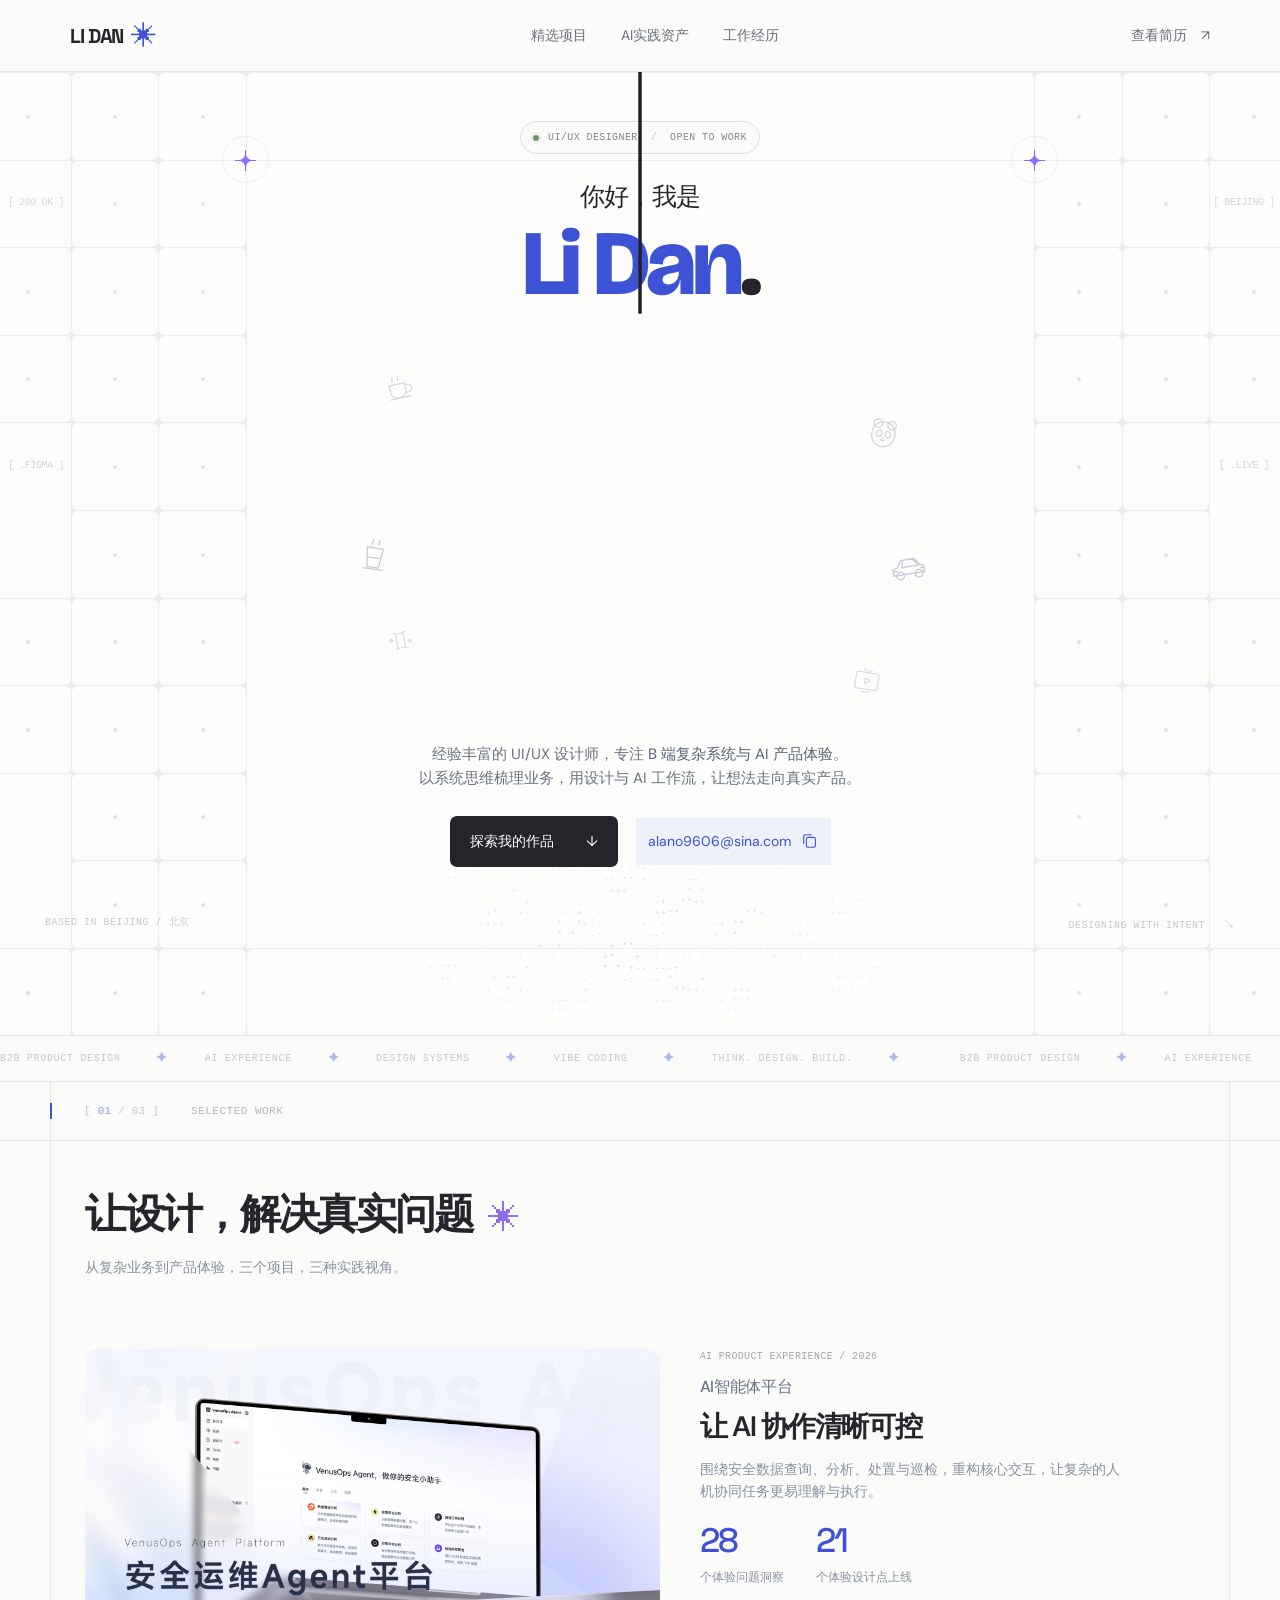
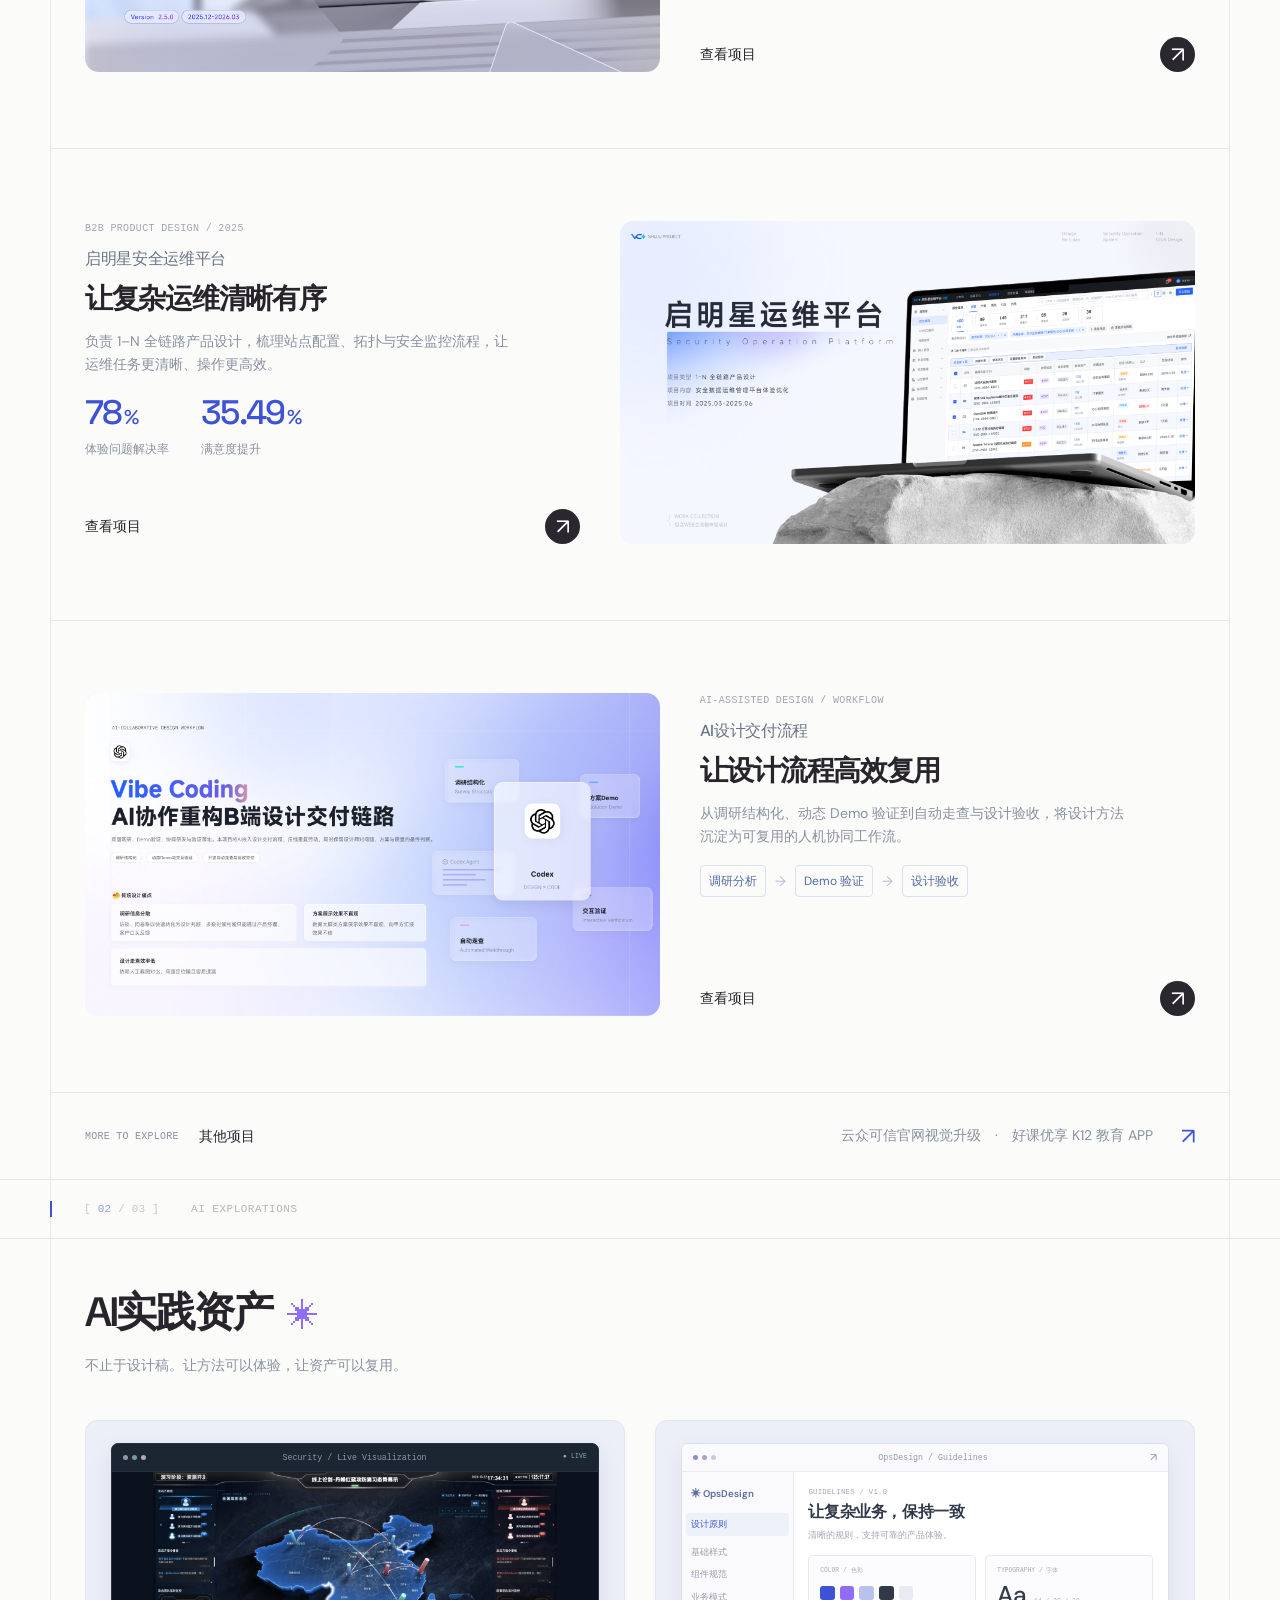
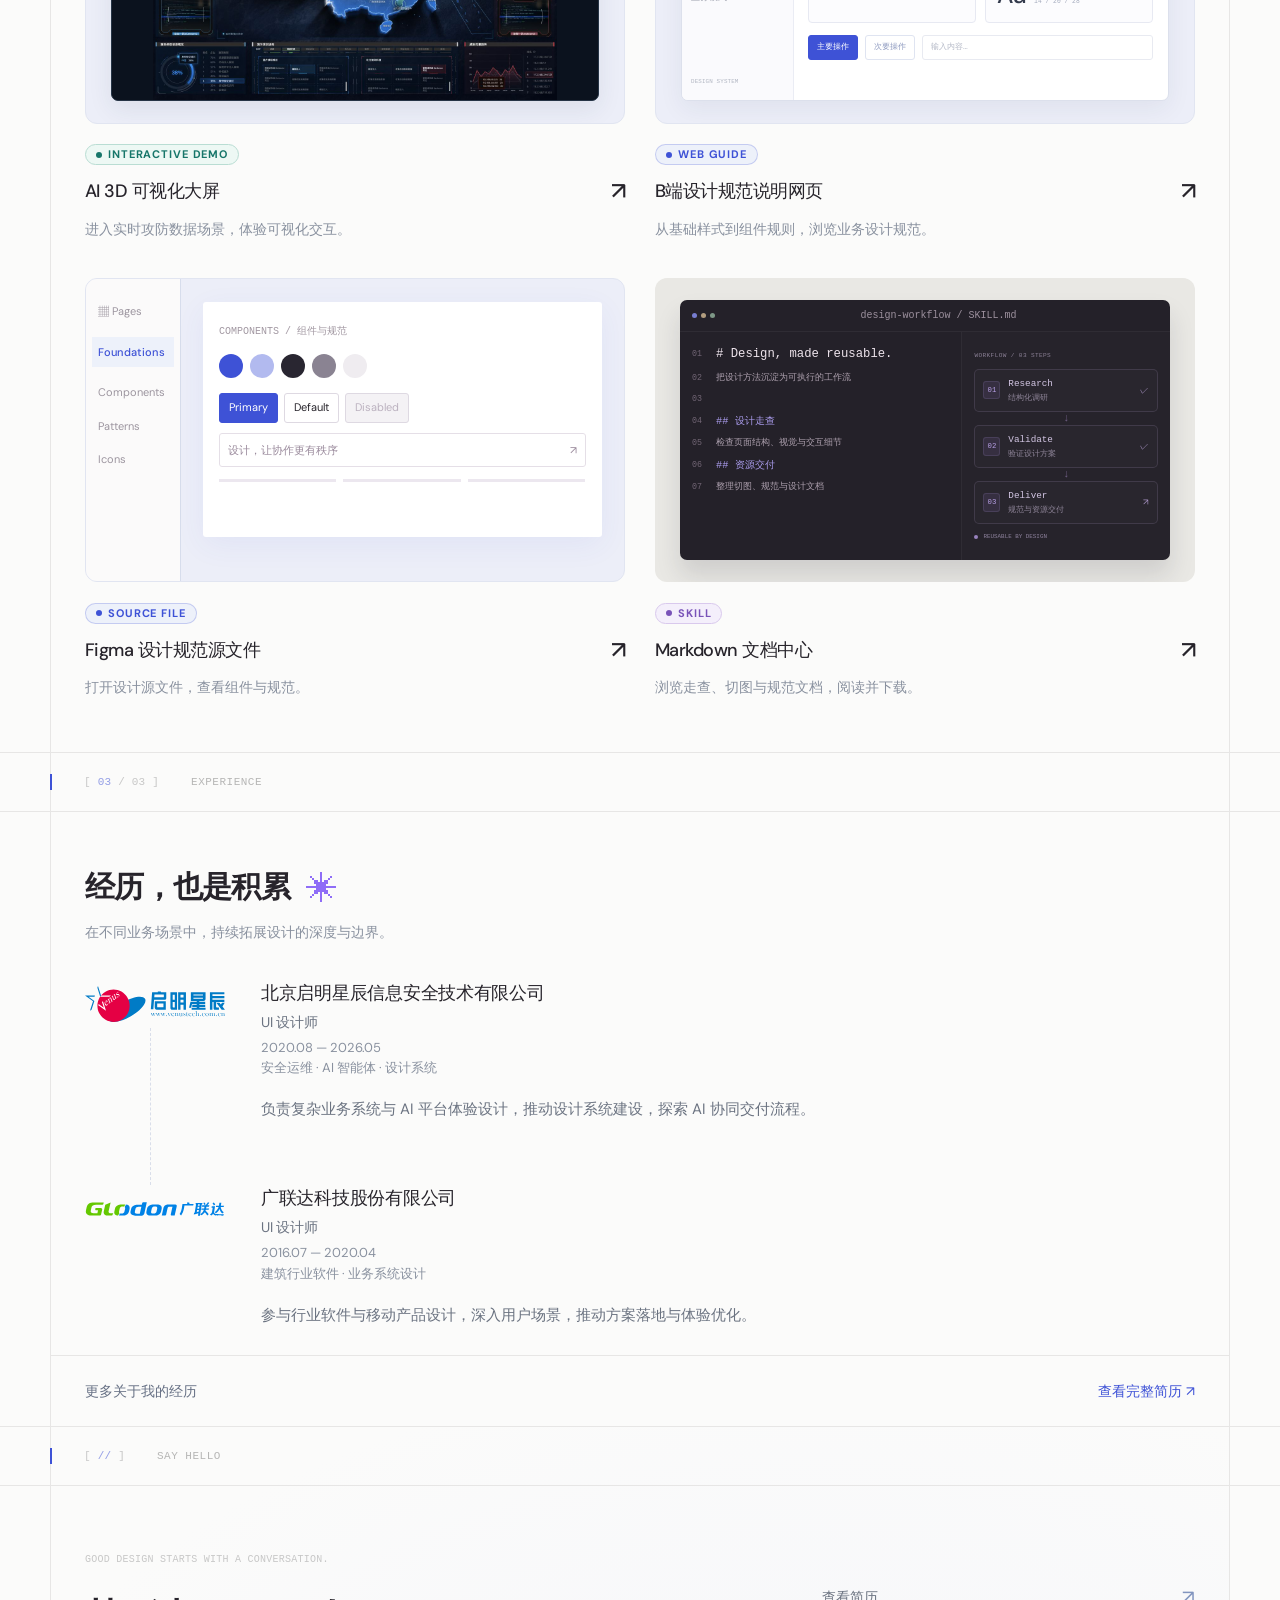
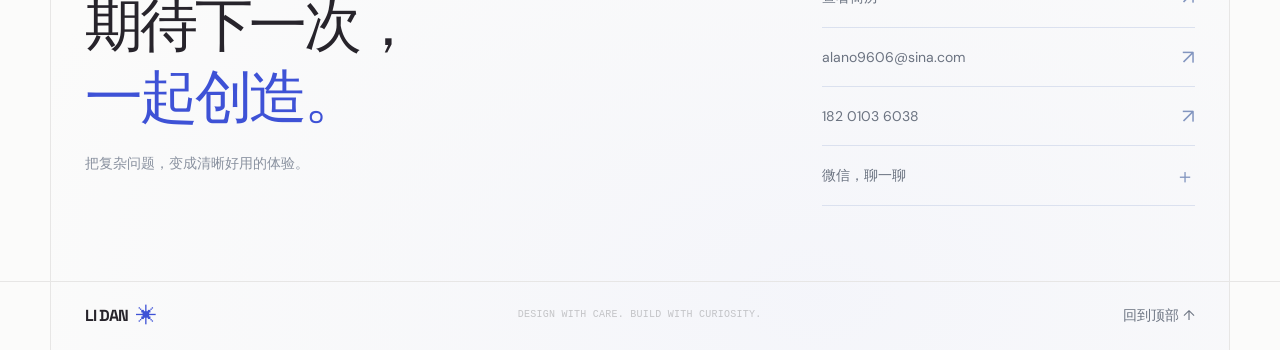
==== index.html @ b2602d44 "Publish complete Li Dan portfolio website" ====
<!doctype html>
<html lang="zh-CN">
<head>
  <meta charset="utf-8" />
  <meta name="viewport" content="width=device-width, initial-scale=1" />
  <meta name="theme-color" content="#fbfbfa" />
  <meta name="description" content="Li Dan，经验丰富的 UI/UX 设计师。专注 B 端复杂系统与 AI 产品体验，探索设计、技术与真实业务之间的连接。" />
  <title>Li Dan — UI/UX Designer</title>
  <link rel="icon" href="./assets/favicon.svg?v=3" type="image/svg+xml" />
  <link rel="stylesheet" href="./styles.css?v=7" />
  <link rel="stylesheet" href="./hero-background.css?v=19" />
  <link rel="stylesheet" href="./lanyard-widget.css?v=26" />
  <link rel="stylesheet" href="./section-refinement.css?v=6" />
  <link rel="stylesheet" href="./readability.css?v=18" />
  <link rel="stylesheet" href="./custom-cursor.css?v=19" />
</head>
<body>
  <a class="skip-link" href="#work">跳至精选项目</a>
  <header class="header">
    <a class="brand" href="#top" aria-label="Li Dan 首页">LI DAN<span class="brand-star">✳</span></a>
    <nav aria-label="主导航">
      <a href="#work">精选项目</a><a href="#assets">AI实践资产</a><a href="#experience">工作经历</a>
    </nav>
    <a class="resume-link" href="./detail.html?view=resume" target="_blank" rel="noopener">查看简历 <span>↗</span></a>
  </header>

  <main>
    <section class="hero" id="top" aria-labelledby="hero-title">
      <div class="hero-blueprint" aria-hidden="true"></div>
      <div class="hero-chrome" aria-hidden="true">
        <svg class="hero-cross cross-left" viewBox="0 0 47 47"><circle cx="23.5" cy="23.5" r="23"/><path d="M24 14v4c0 3.3 2.7 6 6 6h4v1h-4c-3.3 0-6 2.7-6 6v4h-1v-4c0-3.3-2.7-6-6-6h-4v-1h4c3.3 0 6-2.7 6-6v-4z"/></svg>
        <svg class="hero-cross cross-right" viewBox="0 0 47 47"><circle cx="23.5" cy="23.5" r="23"/><path d="M24 14v4c0 3.3 2.7 6 6 6h4v1h-4c-3.3 0-6 2.7-6 6v4h-1v-4c0-3.3-2.7-6-6-6h-4v-1h4c3.3 0 6-2.7 6-6v-4z"/></svg>
        <span class="hero-corner-tag tag-status">[ 200 OK ]</span>
        <span class="hero-corner-tag tag-place">[ BEIJING ]</span>
        <span class="hero-corner-tag tag-figma">[ .FIGMA ]</span>
        <span class="hero-corner-tag tag-live">[ .LIVE ]</span>
      </div>
      <canvas class="hero-ascii" aria-hidden="true"></canvas>
      <div class="hero-content">
        <div class="role-pill"><span class="status-dot"></span> UI/UX DESIGNER <span class="pill-divider">/</span> OPEN TO WORK</div>
        <h1 id="hero-title"><span>你好，我是</span><strong>Li Dan<span class="name-period">.</span></strong></h1>
        <div class="badge-stage" data-badge-state="loading">
          <div class="hero-doodles" aria-hidden="true">
            <svg class="hero-doodle doodle-coffee" viewBox="0 0 48 48"><path d="M12 20h22v10a9 9 0 0 1-9 9h-4a9 9 0 0 1-9-9zM34 23h3a5.5 5.5 0 0 1 0 11h-4M18 15c-2-2 2-3.5 0-6M26 15c-2-2 2-3.5 0-6M10 40h29"/></svg>
            <svg class="hero-doodle doodle-chai" viewBox="0 0 48 48"><path d="M14 16h20l-3 24H17zM15.5 28h17M12 42h24M20 12c-2-2 2-3.5 0-6M28 12c-2-2 2-3.5 0-6"/></svg>
            <svg class="hero-doodle doodle-panda" viewBox="0 0 48 48"><circle cx="15" cy="12" r="5.5"/><circle cx="33" cy="12" r="5.5"/><path d="M39 25c0 10-6.7 16-15 16S9 35 9 25 15.7 9 24 9s15 6 15 16zM15 24c1-3 4-5 6-3s1 6-1.5 7.5S14 27 15 24zM33 24c-1-3-4-5-6-3s-1 6 1.5 7.5S34 27 33 24zM21.5 32.5q2.5 2 5 0M24 29.5v2"/></svg>
            <svg class="hero-doodle doodle-car" viewBox="0 0 52 48"><path d="M8 31v-7l5.5-2 5-8h16l6 8 4.5 2v7M8 31h37M18.5 22.5h21M21 15l-2 7.5M33 15l5.5 7.5M8 26h5M41 26h4"/><circle cx="16" cy="32" r="4.5"/><circle cx="38" cy="32" r="4.5"/></svg>
            <svg class="hero-doodle doodle-tv" viewBox="0 0 48 48"><rect x="7" y="13" width="34" height="25" rx="3"/><path d="m18 8 6 5 6-5M18 42h12M21 21l8 4.5-8 4.5z"/></svg>
            <svg class="hero-doodle doodle-gemini" viewBox="0 0 48 48"><path d="M14 10q10 5 20 0M14 38q10-5 20 0M17.5 12v24M30.5 12v24M9 18l1 2.5 2.5 1-2.5 1L9 25l-1-2.5-2.5-1 2.5-1zM39 24l1 2 2 1-2 1-1 2-1-2-2-1 2-1z"/></svg>
          </div>
          <div class="badge-fallback" hidden><button class="fallback-card" aria-label="翻转工牌查看微信二维码"><img src="./assets/card-front.svg?v=18" alt="Li Dan 设计师工牌正面" /></button></div>
          <div id="lanyard-root" aria-label="可拖动和点击翻面的设计师工牌"></div>
        </div>
        <p class="hero-description">经验丰富的 UI/UX 设计师，专注 <b>B 端复杂系统与 AI 产品体验</b>。<br class="desktop-break" />以系统思维梳理业务，用设计与 AI 工作流，让想法走向真实产品。</p>
        <div class="hero-actions"><a class="button-dark" href="#work">探索我的作品 <span>↓</span></a><button class="email-copy" type="button" data-copy="alano9606@sina.com">alano9606@sina.com <svg viewBox="0 0 20 20" aria-hidden="true"><rect x="6" y="6" width="10" height="11" rx="2"/><path d="M12 3H5a2 2 0 0 0-2 2v8"/></svg></button></div>
      </div>
      <div class="hero-caption"><span>BASED IN BEIJING / 北京</span><span>DESIGNING WITH INTENT <span>↘</span></span></div>
    </section>

    <div class="ticker" aria-hidden="true"><div class="ticker-track"><span>B2B PRODUCT DESIGN <i>✦</i> AI EXPERIENCE <i>✦</i> DESIGN SYSTEMS <i>✦</i> VIBE CODING <i>✦</i> THINK. DESIGN. BUILD. <i>✦</i></span><span>B2B PRODUCT DESIGN <i>✦</i> AI EXPERIENCE <i>✦</i> DESIGN SYSTEMS <i>✦</i> VIBE CODING <i>✦</i> THINK. DESIGN. BUILD. <i>✦</i></span></div></div>

    <section class="work section-shell" id="work" aria-labelledby="work-title">
      <div class="section-kicker" id="projects"><div class="band-counter-inner"><i class="band-tick" aria-hidden="true"></i><span class="band-code" aria-hidden="true">[ <b>01</b> / 03 ]</span><span class="band-name">SELECTED WORK</span></div></div>
      <div class="section-intro"><h2 id="work-title">让设计，<span class="title-tail">解决真实问题<span class="title-star" aria-hidden="true">✳</span></span></h2><p>从复杂业务到产品体验，<br />三个项目，三种实践视角。</p></div>

      <a class="project-row" href="./detail.html?view=ops-agent">
        <div class="project-image agent-image cover-original"><img src="./assets/project-ai-agent.png" alt="AI智能体平台产品设计与界面展示" loading="lazy" /></div>
        <div class="project-content"><span class="project-category">AI PRODUCT EXPERIENCE / 2026</span><h3>AI智能体平台</h3><p class="project-lead">让 AI 协作清晰可控</p><p class="project-description">围绕安全数据查询、分析、处置与巡检，重构核心交互，让复杂的人机协同任务更易理解与执行。</p><div class="project-metrics"><span><b>28</b>个体验问题洞察</span><span><b>21</b>个体验设计点上线</span></div><div class="project-link">查看项目 <span class="circle-arrow">↗</span></div></div>
      </a>

      <a class="project-row reverse" href="./detail.html?view=security-ops">
        <div class="project-image security-image cover-original"><img src="./assets/project-security-ops.png" alt="启明星安全运维平台的产品界面与核心设计" loading="lazy" /></div>
        <div class="project-content"><span class="project-category">B2B PRODUCT DESIGN / 2025</span><h3>启明星安全运维平台</h3><p class="project-lead">让复杂运维清晰有序</p><p class="project-description">负责 1–N 全链路产品设计，梳理站点配置、拓扑与安全监控流程，让运维任务更清晰、操作更高效。</p><div class="project-metrics"><span><b>78<small>%</small></b>体验问题解决率</span><span><b>35.49<small>%</small></b>满意度提升</span></div><div class="project-link">查看项目 <span class="circle-arrow">↗</span></div></div>
      </a>

      <a class="project-row" href="./detail.html?view=ai-workflow">
        <div class="project-image workflow-image cover-original"><img src="./assets/project-design-workflow.png" alt="AI设计交付流程，连接调研分析、动态Demo与自动走查" loading="lazy" /></div>
        <div class="project-content"><span class="project-category">AI-ASSISTED DESIGN / WORKFLOW</span><h3>AI设计交付流程</h3><p class="project-lead">让设计流程高效复用</p><p class="project-description">从调研结构化、动态 Demo 验证到自动走查与设计验收，将设计方法沉淀为可复用的人机协同工作流。</p><div class="workflow-tags"><span>调研分析</span><i>→</i><span>Demo 验证</span><i>→</i><span>设计验收</span></div><div class="project-link">查看项目 <span class="circle-arrow">↗</span></div></div>
      </a>

      <a class="other-projects" href="./detail.html?view=other-projects"><span class="other-label">MORE TO EXPLORE</span><b>其他项目</b><span class="other-description">云众可信官网视觉升级 <i>·</i> 好课优享 K12 教育 APP</span><span class="other-arrow">↗</span></a>
    </section>

    <section class="assets-section section-shell" id="assets" aria-labelledby="assets-title">
      <div class="section-kicker"><div class="band-counter-inner"><i class="band-tick" aria-hidden="true"></i><span class="band-code" aria-hidden="true">[ <b>02</b> / 03 ]</span><span class="band-name">AI EXPLORATIONS</span></div></div>
      <div class="section-intro"><h2 id="assets-title">AI实践资产<span class="title-star" aria-hidden="true">✳</span></h2><p>不止于设计稿。<br />让方法可以体验，让资产可以复用。</p></div>
      <div class="asset-grid">
        <a class="asset-card" href="./detail.html?view=attack-defense" target="_blank" rel="noopener">
          <div class="asset-preview demo-preview dashboard-preview"><div class="dashboard-window"><div class="dashboard-chrome" aria-hidden="true"><i></i><i></i><i></i><span>Security / Live Visualization</span><b>● LIVE</b></div><div class="dashboard-screen"><img src="./assets/attack-defense-preview.png?v=25" alt="红蓝攻防态势大屏，全国三维地图与实时攻防路径" loading="lazy" /></div></div></div>
          <div class="asset-info"><span class="asset-type tag-demo">INTERACTIVE DEMO</span><h3>AI 3D 可视化大屏 <span>↗</span></h3><p>进入实时攻防数据场景，体验可视化交互。</p></div>
        </a>
        <a class="asset-card" href="./detail.html?view=design-guidelines" target="_blank" rel="noopener">
          <div class="asset-preview guide-preview" role="img" aria-label="B端设计规范网页的规则、色彩与组件预览"><div class="guide-window" aria-hidden="true"><div class="guide-chrome"><i></i><i></i><i></i><span>OpsDesign / Guidelines</span><b>↗</b></div><div class="guide-layout"><div class="guide-nav"><b>✳ OpsDesign</b><span class="is-current">设计原则</span><span>基础样式</span><span>组件规范</span><span>业务模式</span><small>DESIGN SYSTEM</small></div><div class="guide-main"><span class="guide-eyebrow">GUIDELINES / V1.0</span><b class="guide-title">让复杂业务，保持一致</b><p>清晰的规则，支持可靠的产品体验。</p><div class="guide-foundations"><div><span>COLOR / 色彩</span><div class="guide-swatches"><i></i><i></i><i></i><i></i><i></i></div></div><div><span>TYPOGRAPHY / 字体</span><b>Aa <small>14 / 20 / 28</small></b></div></div><div class="guide-example"><span class="guide-button">主要操作</span><span>次要操作</span><i>输入内容…</i></div></div></div></div></div>
          <div class="asset-info"><span class="asset-type">WEB GUIDE</span><h3>B端设计规范说明网页 <span>↗</span></h3><p>从基础样式到组件规则，浏览业务设计规范。</p></div>
        </a>
        <a class="asset-card" href="https://www.figma.com/design/oDrcfvQVEirNWBJcu96JSz/OpsDesign-System?node-id=20-5406&amp;p=f&amp;t=EqjE3cNsYJAl4gk6-0" target="_blank" rel="noopener">
          <div class="asset-preview figma-preview"><div class="figma-sidebar"><span>▦ Pages</span><b>Foundations</b><span>Components</span><span>Patterns</span><span>Icons</span></div><div class="component-board"><span class="board-label">COMPONENTS / 组件与规范</span><div class="swatches"><i></i><i></i><i></i><i></i><i></i></div><div class="sample-buttons"><span>Primary</span><span>Default</span><span>Disabled</span></div><div class="sample-input">设计，让协作更有秩序 <span>↗</span></div><div class="sample-lines"><i></i><i></i><i></i></div></div></div>
          <div class="asset-info"><span class="asset-type">SOURCE FILE</span><h3>Figma 设计规范源文件 <span>↗</span></h3><p>打开设计源文件，查看组件与规范。</p></div>
        </a>
        <a class="asset-card" href="./detail.html?view=markdown-docs" target="_blank" rel="noopener">
          <div class="asset-preview docs-preview" role="img" aria-label="Skill 设计工作流文档及调研、验证、交付流程预览"><div class="docs-window" aria-hidden="true"><div class="window-bar"><i></i><i></i><i></i><span>design-workflow / SKILL.md</span></div><div class="docs-body"><div class="docs-code"><small>01</small><b># Design, made reusable.</b><small>02</small><span>把设计方法沉淀为可执行的工作流</span><small>03</small><span></span><small>04</small><em>## 设计走查</em><small>05</small><span>检查页面结构、视觉与交互细节</span><small>06</small><em>## 资源交付</em><small>07</small><span>整理切图、规范与设计文档</span></div><div class="skill-map"><span class="skill-map-label">WORKFLOW / 03 STEPS</span><div class="skill-node"><i>01</i><span><b>Research</b><small>结构化调研</small></span><em>✓</em></div><span class="skill-connector">↓</span><div class="skill-node"><i>02</i><span><b>Validate</b><small>验证设计方案</small></span><em>✓</em></div><span class="skill-connector">↓</span><div class="skill-node"><i>03</i><span><b>Deliver</b><small>规范与资源交付</small></span><em>↗</em></div><span class="skill-output"><i></i> REUSABLE BY DESIGN</span></div></div></div></div>
          <div class="asset-info"><span class="asset-type tag-skill">Skill</span><h3>Markdown 文档中心 <span>↗</span></h3><p>浏览走查、切图与规范文档，阅读并下载。</p></div>
        </a>
      </div>
    </section>

    <section class="experience section-shell" id="experience" aria-labelledby="experience-title">
      <div class="section-kicker"><div class="band-counter-inner"><i class="band-tick" aria-hidden="true"></i><span class="band-code" aria-hidden="true">[ <b>03</b> / 03 ]</span><span class="band-name">EXPERIENCE</span></div></div>
      <div class="section-intro"><h2 id="experience-title">经历，<span class="title-tail">也是积累<span class="title-star" aria-hidden="true">✳</span></span></h2><p>在不同业务场景中，<br />持续拓展设计的深度与边界。</p></div>
      <div class="experience-list" role="list">
        <article class="experience-row" role="listitem">
          <div class="experience-logo-frame" aria-hidden="true"><img class="company-logo logo-venus" src="./assets/company-logos/venustech-user.svg" alt="启明星辰 Logo" loading="lazy" /></div>
          <div class="experience-content"><h3 class="experience-company-name">北京启明星辰信息安全技术有限公司</h3><p class="experience-role">UI 设计师</p><time class="experience-date">2020.08 — 2026.05</time><p class="experience-focus">安全运维 · AI 智能体 · 设计系统</p><p class="experience-responsibility">负责复杂业务系统与 AI 平台体验设计，推动设计系统建设，探索 AI 协同交付流程。</p></div>
        </article>
        <article class="experience-row" role="listitem">
          <div class="experience-logo-frame" aria-hidden="true"><img class="company-logo" src="./assets/company-logos/glodon.svg" alt="广联达 Logo" loading="lazy" /></div>
          <div class="experience-content"><h3 class="experience-company-name">广联达科技股份有限公司</h3><p class="experience-role">UI 设计师</p><time class="experience-date">2016.07 — 2020.04</time><p class="experience-focus">建筑行业软件 · 业务系统设计</p><p class="experience-responsibility">参与行业软件与移动产品设计，深入用户场景，推动方案落地与体验优化。</p></div>
        </article>
      </div>
      <a class="experience-resume" href="./detail.html?view=resume" target="_blank" rel="noopener">更多关于我的经历 <span>查看完整简历 ↗</span></a>
    </section>

    <footer class="contact section-shell" id="contact">
      <div class="section-kicker"><div class="band-counter-inner"><i class="band-tick" aria-hidden="true"></i><span class="band-code" aria-hidden="true">[ <b>//</b> ]</span><span class="band-name">SAY HELLO</span></div></div>
      <div class="contact-main"><div><span class="contact-overline">GOOD DESIGN STARTS WITH A CONVERSATION.</span><h2>期待下一次，<br /><span class="title-tail">一起创造。</span></h2><p>把复杂问题，变成清晰好用的体验。</p></div><div class="contact-actions"><a href="./detail.html?view=resume" target="_blank" rel="noopener">查看简历 <span>↗</span></a><a href="mailto:alano9606@sina.com">alano9606@sina.com <span>↗</span></a><a href="tel:18201036038">182 0103 6038 <span>↗</span></a><div class="wechat-wrap"><button class="wechat-button" aria-expanded="false" aria-controls="wechat-panel">微信，聊一聊 <span>＋</span></button><div class="wechat-panel" id="wechat-panel"><img src="./assets/wechat-qr.jpg" alt="Li Dan 的微信二维码" loading="lazy" /><b>扫码添加微信</b><span>期待与你交流</span></div></div></div></div>
      <div class="footer-bottom"><a class="brand" href="#top">LI DAN<span class="brand-star">✳</span></a><span>DESIGN WITH CARE. BUILD WITH CURIOSITY.</span><a href="#top">回到顶部 ↑</a></div>
    </footer>
  </main>
  <div class="toast" role="status" aria-live="polite"></div>
  <script src="./site.js?v=26" defer></script>
  <script src="./hero-background.js?v=19" defer></script>
  <script src="./lanyard-widget.js?v=26" defer></script>
  <script src="./custom-cursor.js?v=19" defer></script>
</body>
</html>
---- styles.css ----
@import url('https://fonts.googleapis.com/css2?family=DM+Sans:wght@400;500;600;700&family=Space+Grotesk:wght@400;500;600;700&display=swap');
:root{--paper:#fbfbfa;--ink:#27242b;--muted:#858188;--accent:#3e52d6;--accent-alt:#8f6df7;--accent-soft:#edf1fa;--line:#e7e6e5;--mono:'SFMono-Regular',Consolas,monospace;--sans:'DM Sans','PingFang SC','Microsoft YaHei',sans-serif;--display:'Space Grotesk','PingFang SC','Microsoft YaHei',sans-serif}
*{box-sizing:border-box}html{scroll-behavior:smooth;scroll-padding-top:76px}body{margin:0;color:var(--ink);background:var(--paper);font-family:var(--sans);-webkit-font-smoothing:antialiased}a{color:inherit;text-decoration:none}button{font:inherit;cursor:pointer}button,a{-webkit-tap-highlight-color:transparent}button:focus-visible,a:focus-visible{outline:2px solid var(--accent);outline-offset:6px}::selection{background:#dce1fb;color:#283a9e}img{display:block;max-width:100%}.skip-link{position:fixed;top:-60px;left:15px;z-index:100;padding:12px;background:var(--ink);color:white}.skip-link:focus{top:10px}
.header{position:sticky;top:0;z-index:50;display:flex;align-items:center;justify-content:space-between;gap:24px;height:72px;padding:0 max(5.5vw,24px);border-bottom:1px solid var(--line);background:rgba(251,251,250,.93);backdrop-filter:blur(18px)}.brand{font:700 20px var(--display);letter-spacing:-.06em;display:inline-flex;align-items:center;gap:8px}.brand-star{color:var(--accent);font-size:26px;font-weight:400;line-height:1}.header nav{display:flex;gap:34px;margin-left:24px}.header nav a{font-size:12px;color:#69656b;position:relative;padding:26px 0}.header nav a:hover,.header nav a.active{color:var(--accent)}.header nav a::after{content:'';position:absolute;height:3px;width:3px;border-radius:50%;background:var(--accent);bottom:14px;left:50%;opacity:0;transition:.2s}.header nav a.active::after{opacity:1}.resume-link{font-size:12px;display:flex;gap:14px}.resume-link:hover{color:var(--accent)}
.hero{position:relative;overflow:hidden;border-bottom:1px solid var(--line)}.hero-grid{position:absolute;inset:0;background-image:linear-gradient(var(--line) 1px,transparent 1px),linear-gradient(90deg,var(--line) 1px,transparent 1px);background-size:88px 88px;opacity:.7;mask-image:linear-gradient(90deg,#000 0,rgba(0,0,0,.15) 26%,transparent 37%,transparent 63%,rgba(0,0,0,.15) 74%,#000)}.hero-grid::after{content:'';position:absolute;inset:0;background:radial-gradient(circle at 0 0,#c9cddd 2px,transparent 3px);background-size:88px 88px}.hero-content{position:relative;text-align:center;padding:49px 24px 48px;margin:auto}.role-pill{display:inline-flex;align-items:center;gap:9px;font:500 9px var(--mono);letter-spacing:.06em;padding:9px 12px;border:1px solid #e0dedd;background:var(--paper);border-radius:30px}.status-dot{width:6px;height:6px;background:#70926d;border-radius:50%;box-shadow:0 0 0 3px #70926d12}.pill-divider{color:#c8c1c4;margin:0 4px}.hero h1{margin:26px 0 0;font-family:var(--display);letter-spacing:-.06em;font-weight:500}.hero h1>span{display:block;font-size:25px;letter-spacing:-.035em;margin-bottom:3px;font-weight:500}.hero h1 strong{font-size:clamp(72px,7.2vw,105px);line-height:1.04;color:var(--accent);font-weight:700;letter-spacing:-.07em}.name-period{color:var(--ink)}.badge-stage{position:relative;width:580px;max-width:100%;height:415px;margin:-1px auto -6px}#lanyard-root{position:absolute;inset:0;z-index:10;overflow:visible;pointer-events:none;background:transparent}.badge-fallback{position:absolute;inset:0;display:flex;justify-content:center;padding-top:82px;pointer-events:none}.badge-fallback::before{content:'';height:82px;width:20px;background:#29262c;position:absolute;top:0;left:calc(50% - 10px)}.fallback-card{padding:0;background:none;border:0;width:230px;height:324px;transform:rotate(-4deg);box-shadow:7px 14px 20px #34283320;border-radius:12px;pointer-events:auto;overflow:hidden}.fallback-card img{width:100%;height:100%}.has-webgl .badge-fallback{visibility:hidden}.badge-note{position:absolute;top:145px;z-index:3;pointer-events:none}.note-left{left:-35px;transform:rotate(-9deg);font:italic 20px/1.2 Georgia,serif;text-align:left;color:#83899f}.note-left b{font-weight:400;color:var(--accent)}.note-left svg{display:block;width:80px;height:50px;margin:5px 0 0 35px;fill:none;stroke:#a2a9cd;stroke-width:1.2;stroke-linecap:round}.note-right{right:2px;transform:rotate(8deg);font-size:12px;line-height:1.8;color:#969cb0;top:170px;text-align:left}.note-right svg{display:block;width:33px;height:33px;fill:none;stroke:var(--accent);stroke-width:1.3;margin-bottom:18px}.hero-description{font-size:14px;line-height:1.95;color:#797e8e;margin:16px auto 22px;max-width:640px;font-weight:400}.hero-description b{color:#454c61;font-weight:500}.hero-actions{display:flex;align-items:center;justify-content:center;gap:18px}.button-dark{display:flex;align-items:center;justify-content:space-between;gap:32px;padding:15px 20px;background:#27232a;border-radius:7px;color:#fff;font-size:12px;transition:.2s}.button-dark:hover{background:var(--accent);transform:translateY(-2px)}.email-copy{color:var(--accent);border:0;background:#3e52d607;font-size:12px;padding:13px 12px;display:flex;gap:10px;align-items:center;transition:.2s}.email-copy:hover{background:var(--accent-soft)}.email-copy svg{width:15px;height:15px;fill:none;stroke:currentColor;stroke-width:1.2}.hero-caption{position:relative;display:flex;justify-content:space-between;margin:0 auto;max-width:1260px;padding:0 35px 16px;color:#9298aa;font:8px var(--mono);letter-spacing:.1em}.hero-caption>span:last-child>span{color:var(--accent);font-size:16px;margin-left:10px}.ticker{height:45px;display:flex;align-items:center;overflow:hidden;border-bottom:1px solid var(--line);font:9px var(--mono);letter-spacing:.07em;color:#9a9fb0}.ticker-track{display:flex;width:max-content;animation:ticker 38s linear infinite}.ticker-track>span{white-space:nowrap;padding-right:30px}.ticker i{font-style:normal;color:var(--accent);margin:0 30px}@keyframes ticker{to{transform:translateX(-50%)}}
.section-shell{max-width:1180px;margin:0 auto;border-left:1px solid var(--line);border-right:1px solid var(--line)}.section-kicker{display:flex;align-items:center;justify-content:space-between;gap:20px;border-bottom:1px solid var(--line);padding:24px 34px;font:9px var(--mono);letter-spacing:.07em;color:#858b9e}.section-kicker>span:first-child{display:flex;align-items:center;gap:10px}.section-kicker>span:first-child>i{height:13px;width:2px;display:inline-block;background:var(--accent)}.section-kicker>span:last-child{font-size:8px;color:#9ba1b2}.section-intro{display:flex;align-items:flex-end;justify-content:space-between;gap:30px;padding:48px 34px 35px}.section-intro h2{font-size:clamp(29px,3.2vw,43px);letter-spacing:-.055em;font-weight:600;line-height:1.25;margin:0}.section-intro h2>span:not(.title-star){color:#828a9e}.section-intro p{font-size:11px;line-height:1.9;color:#9198aa;margin:0;min-width:168px}.project-row{display:grid;grid-template-columns:1.16fr 1fr;gap:42px;padding:35px 34px 44px;border-bottom:1px solid var(--line);transition:background .3s}.project-row:hover{background:#f5f6fb}.project-image{position:relative;display:flex;align-items:center;justify-content:center;overflow:hidden;border-radius:14px;min-height:350px;aspect-ratio:1.4;background:#e9ecef}.image-index{position:absolute;z-index:2;top:17px;left:18px;font:8px var(--mono);letter-spacing:.06em;color:#f5f4f3;background:#2c273d66;backdrop-filter:blur(8px);border:1px solid #ffffff25;border-radius:20px;padding:6px 10px}.project-image>img{width:100%;height:100%;object-fit:contain;position:absolute;inset:0;transition:transform .7s cubic-bezier(.2,.7,.3,1)}.project-row:hover .project-image>img{transform:scale(1.035)}.project-content{display:flex;flex-direction:column;justify-content:center;padding:6px 0;min-width:0}.project-category{font:8px var(--mono);letter-spacing:.035em;color:#9099ae;margin-bottom:15px}.project-content h3{font-size:14px;letter-spacing:-.02em;font-weight:600;margin:0 0 13px;color:#565f76}.project-lead{font-size:clamp(23px,2.2vw,31px);line-height:1.4;letter-spacing:-.045em;font-weight:600;margin:0 0 15px}.project-description{font-size:11px;line-height:1.9;color:#818b9e;max-width:360px;margin:0 0 20px}.project-metrics{display:flex;gap:32px;margin:0 0 18px}.project-metrics>span{font-size:9px;color:#8d97ad;display:flex;flex-direction:column;gap:4px}.project-metrics b{font-family:var(--display);font-size:30px;line-height:1.2;color:var(--accent);font-weight:600;letter-spacing:-.05em}.project-metrics small{font-size:17px;margin-left:2px}.project-link{display:flex;align-items:center;justify-content:space-between;gap:20px;font-size:11px;font-weight:600;padding-top:5px}.circle-arrow{display:grid;place-items:center;width:35px;height:35px;border-radius:50%;background:#2b272e;color:white;font-size:22px;transition:.25s}.project-row:hover .circle-arrow{background:var(--accent);transform:rotate(45deg)}.reverse .project-image{order:2}.reverse .project-content{order:1}.reverse{grid-template-columns:1fr 1.16fr}.workflow-tags{display:flex;gap:9px;align-items:center;margin:0 0 24px}.workflow-tags span{border:1px solid #dce1f0;border-radius:4px;padding:6px 8px;font-size:9px;color:#687ab0}.workflow-tags i{font-size:10px;color:#b8c0d7;font-style:normal}.other-projects{display:flex;align-items:center;gap:20px;padding:28px 34px;border-bottom:1px solid var(--line);transition:.2s}.other-projects:hover{background:#edf1fa}.other-label{font:8px var(--mono);color:#969fb6;letter-spacing:.03em}.other-projects b{font-size:13px;font-weight:500;white-space:nowrap}.other-description{font-size:11px;color:#8e99ad;margin-left:auto}.other-description i{font-style:normal;margin:0 10px}.other-arrow{font-size:23px;color:var(--accent);margin-left:8px}
.assets-section{padding-bottom:15px}.title-star{color:var(--accent-alt);display:inline-block;font-size:45px;vertical-align:middle;margin-left:20px;line-height:1}.asset-grid{display:grid;grid-template-columns:1fr 1fr;gap:38px 30px;padding:8px 34px 38px}.asset-card{min-width:0}.asset-preview{height:230px;position:relative;overflow:hidden;border-radius:12px;transition:transform .4s}.asset-card:hover .asset-preview{transform:translateY(-4px)}.asset-info{padding-top:18px}.asset-type{font:8px var(--mono);letter-spacing:.08em;color:#919ab0}.asset-info h3{display:flex;align-items:center;justify-content:space-between;font-size:17px;letter-spacing:-.03em;font-weight:500;margin:8px 0}.asset-info h3>span{font-size:24px;margin-left:10px;transition:.25s}.asset-card:hover h3>span{color:var(--accent-alt);transform:translate(2px,-2px)}.asset-info p{color:#919bb0;font-size:11px;line-height:1.7;margin:0}.demo-preview{background:radial-gradient(ellipse at 53% 60%,#243846,#111723 70%);color:#c5dce7;padding:20px 22px}.demo-preview::before{content:'';position:absolute;inset:0;opacity:.13;background-image:linear-gradient(#a1bacb44 1px,transparent 1px),linear-gradient(90deg,#a1bacb44 1px,transparent 1px);background-size:25px 25px}.preview-topline{position:relative;font:8px var(--mono);letter-spacing:.06em;display:flex;justify-content:space-between;border-bottom:1px solid #7ba9cb22;padding-bottom:12px}.preview-topline i{font-style:normal;font-size:6px;color:#72a8a6}.demo-grid{position:relative;display:grid;grid-template-columns:1fr 1.4fr .9fr;align-items:center;height:141px;gap:16px}.mini-bars{display:flex;flex-direction:column;gap:12px;padding:10px;border:1px solid #9cc6e22a;background:#9cc6e205}.mini-bars>b{font-size:9px;font-weight:400}.mini-bars>span{font-size:20px;color:#738ba6;white-space:nowrap}.mini-bars hr{width:100%;border:0;border-top:1px solid #9cc6e222;margin:0}.mini-bars small,.mini-stats small,.mini-stats>span{font:5px var(--mono);color:#85a3b9}.mini-globe{border-radius:50%;border:1px solid #94bbd966;width:105px;height:105px;justify-self:center;position:relative;display:grid;place-items:center;background:repeating-linear-gradient(0deg,transparent 0 18px,#94bbd91a 19px 20px);box-shadow:0 0 45px #71b3e52a,inset 0 0 25px #5c94bc25;transform:rotate(-14deg)}.mini-globe>i{position:absolute;border-radius:50%;width:46%;height:100%;border:1px solid #94bbd966}.mini-globe>i:nth-child(2){width:80%;height:100%}.mini-globe>i:nth-child(3){width:100%;height:35%}.mini-globe>span{font-size:56px;color:#9dc6d844}.mini-stats{display:flex;flex-direction:column;gap:8px;border-left:1px solid #94bbd933;padding-left:13px}.mini-stats b{font-size:36px;color:#a194e0;font-weight:400}.preview-bottomline{display:flex;justify-content:space-between;position:relative;font:7px var(--mono);border-top:1px solid #94bbd922;padding-top:10px;color:#96adb9}.guide-preview{background:#eae6e0}.guide-preview>img{width:100%;height:100%;object-fit:cover;transition:transform .6s}.asset-card:hover .guide-preview>img{transform:scale(1.04)}.preview-chip{position:absolute;bottom:14px;left:16px;font:7px var(--mono);letter-spacing:.05em;border:1px solid #00000010;background:#ffffffd9;border-radius:20px;padding:6px 9px;z-index:2;color:#766f77}.figma-preview{background:#eceef8;display:grid;grid-template-columns:95px 1fr;border:1px solid #e1e5f1}.figma-sidebar{background:#fbfafa;padding:24px 12px;display:flex;flex-direction:column;gap:17px;color:#9c959f;font-size:7px;border-right:1px solid #d7ddec}.figma-sidebar b{color:var(--accent);font-weight:500;background:#edf1fa;margin:0 -6px;padding:7px 6px}.component-board{margin:23px 22px 44px;background:#fff;box-shadow:0 8px 30px #3e52d610;padding:16px;border-radius:3px}.board-label{font:6px var(--mono);color:#a298a2}.swatches{display:flex;gap:7px;margin:15px 0}.swatches i{width:24px;height:24px;border-radius:50%;background:#3e52d6}.swatches i:nth-child(2){background:#b2baef}.swatches i:nth-child(3){background:#292631}.swatches i:nth-child(4){background:#8a8392}.swatches i:nth-child(5){background:#efecf0}.sample-buttons{display:flex;gap:6px}.sample-buttons span{font-size:6px;padding:6px 9px;border:1px solid #ded9e2;border-radius:3px}.sample-buttons span:first-child{background:var(--accent);color:#fff;border-color:var(--accent)}.sample-buttons span:last-child{background:#f4f2f5;color:#bbb1bf}.sample-input{border:1px solid #e5dfe7;padding:8px;font-size:6px;color:#9a8a9c;display:flex;justify-content:space-between;margin-top:10px;border-radius:3px}.sample-lines{display:flex;gap:7px;margin-top:12px}.sample-lines i{width:32%;height:3px;background:#ece7ef}.docs-preview{background:#e9e8e4;display:flex;align-items:center;justify-content:center;padding:22px 25px}.docs-window{background:#242129;width:100%;height:100%;border-radius:7px;overflow:hidden;box-shadow:0 15px 25px #29233322;transform:rotate(-2deg)}.window-bar{display:flex;align-items:center;gap:4px;height:29px;padding:0 12px;border-bottom:1px solid #ffffff0d}.window-bar>i{width:5px;height:5px;border-radius:50%;background:#777dd0}.window-bar>i:nth-child(2){background:#b29d7f}.window-bar>i:nth-child(3){background:#7d9786}.window-bar>span{font:6px var(--mono);color:#9d919e;margin:auto}.docs-code{display:grid;grid-template-columns:15px 1fr;align-items:center;gap:9px 10px;padding:15px;font-size:8px}.docs-code small{font:6px var(--mono);color:#716574}.docs-code>b{color:#eee4ec;font:10px var(--mono)}.docs-code>span{color:#aea1af;font-size:7px}.docs-code>em{font:8px var(--mono);font-style:normal;color:#a99beb}
.experience .section-intro{padding-bottom:42px}.experience-list{padding:0 34px}.experience-row{display:grid;grid-template-columns:42px 1fr 75px 140px;align-items:center;gap:14px 18px;padding:26px 0;border-top:1px solid var(--line)}.company-icon{width:38px;height:38px;background:#eeebe8;border:1px solid #e1dcd9;display:grid;place-items:center;font:bold 21px var(--display);color:#687bc0;border-radius:9px}.wanpeng{color:#5c8d8a;background:#ebf0ec;border-color:#dce5df}.glodon{color:#65799c;background:#edf0f5;border-color:#e0e5ef}.company h3{font-size:13px;font-weight:500;margin:0 0 7px}.company p{font-size:10px;color:#9c929c;margin:0}.job-title{font-size:11px;color:#8c7e8d}.experience-row time{font:9px var(--mono);color:#a298a3;text-align:right}.experience-description{grid-column:2/-1;margin:0;font-size:11px;line-height:1.8;color:#9e939d}.experience-resume{display:flex;justify-content:space-between;align-items:center;margin:10px 34px 0;padding:22px 0 32px;border-top:1px solid var(--line);font-size:11px;color:#978793}.experience-resume>span{color:var(--accent)}.experience-resume:hover>span{text-decoration:underline}
.contact{border-top:1px solid var(--line);background:radial-gradient(ellipse at 65% 90%,#e7eafb55,transparent 80%)}.section-kicker>span.available{display:flex;align-items:center;gap:6px;color:#7e897d}.available>i{height:5px;width:5px;background:#729b76;border-radius:50%}.contact-main{display:grid;grid-template-columns:1.3fr .75fr;gap:90px;padding:60px 34px 75px}.contact-overline{font:8px var(--mono);letter-spacing:.05em;color:#929fc0}.contact h2{font-size:clamp(38px,4.5vw,64px);font-weight:500;line-height:1.25;letter-spacing:-.055em;margin:22px 0 18px;position:relative}.contact h2>span{color:var(--accent)}.contact h2>svg{width:50px;height:50px;fill:none;stroke:var(--accent);stroke-width:2;position:absolute;right:20px;bottom:10px}.contact-main>div>p{font-size:12px;color:#8b9ab9}.contact-actions{padding-top:22px}.contact-actions>a,.wechat-button{display:flex;align-items:center;justify-content:space-between;width:100%;padding:18px 0;border:0;border-bottom:1px solid #dbe1ef;background:none;font-size:12px;color:#596987;text-align:left}.contact-actions>a>span,.wechat-button>span{font-size:20px;color:#8295bf;line-height:1}.contact-actions>a:hover,.wechat-button:hover{color:var(--accent)}.wechat-wrap{position:relative}.wechat-panel{position:absolute;right:0;bottom:calc(100% + 10px);padding:17px;width:204px;background:white;border:1px solid #dce3f2;border-radius:12px;box-shadow:0 12px 50px #2d3e7b1f;z-index:10;display:flex;align-items:center;flex-direction:column;opacity:0;visibility:hidden;transform:translateY(8px);transition:.2s;pointer-events:none}.wechat-panel::after{content:'';position:absolute;bottom:-20px;left:0;width:100%;height:25px}.wechat-panel img{width:168px;padding:5px;background:#fff}.wechat-panel b{font-size:12px;margin:12px 0 5px;font-weight:500}.wechat-panel>span{font-size:10px;color:#8a99b8}.wechat-wrap:hover .wechat-panel,.wechat-wrap:focus-within .wechat-panel,.wechat-wrap.is-open .wechat-panel{opacity:1;visibility:visible;transform:none;pointer-events:auto}.footer-bottom{display:flex;justify-content:space-between;align-items:center;border-top:1px solid var(--line);padding:24px 34px}.footer-bottom>.brand{font-size:16px}.footer-bottom .brand-star{font-size:21px}.footer-bottom>span{font:7px var(--mono);letter-spacing:.05em;color:#9cabc6}.footer-bottom>a:last-child{font-size:10px;color:#889ab9}.toast{position:fixed;bottom:28px;left:50%;transform:translate(-50%,15px);background:#29232d;color:#fff;padding:13px 22px;font-size:12px;border-radius:8px;z-index:80;opacity:0;pointer-events:none;transition:.25s}.toast.visible{opacity:1;transform:translate(-50%,0)}
@media(min-width:1500px){.header{padding-left:calc((100vw - 1180px)/2);padding-right:calc((100vw - 1180px)/2)}}
@media(max-width:1050px){.section-shell{margin:0 24px}.project-row{gap:28px;padding-left:25px;padding-right:25px}.project-image{min-height:310px}.project-lead{font-size:26px}.project-metrics{gap:20px}.project-category{font-size:7px}.section-intro{padding-left:25px;padding-right:25px}.section-kicker{padding-left:25px;padding-right:25px}.contact-main{gap:50px;padding-left:25px;padding-right:25px}.contact h2>svg{right:0}.asset-grid{padding-left:25px;padding-right:25px}.asset-preview{height:200px}.mini-bars{padding:6px}.mini-bars>span{font-size:14px}.demo-grid{gap:8px;height:115px}.mini-globe{width:85px;height:85px}.figma-sidebar{padding:20px 9px}.figma-preview{grid-template-columns:75px 1fr}.component-board{margin:18px 14px 37px;padding:12px}.swatches{margin:12px 0}.swatches i{width:19px;height:19px}.sample-buttons span{padding:5px}.sample-lines{display:none}.docs-code{gap:7px 10px}.experience-row{grid-template-columns:38px 1fr 60px 125px;gap:14px}.other-label{display:none}.other-projects{padding-left:25px;padding-right:25px}}
@media(max-width:700px){html{scroll-padding-top:65px}.header{height:62px;padding:0 20px;gap:12px}.brand{font-size:18px}.brand-star{font-size:22px}.header nav{gap:16px;margin:0}.header nav a{font-size:10px;padding:23px 0}.header nav a::after{bottom:12px}.resume-link{font-size:0;gap:0}.resume-link>span{font-size:20px}.hero-content{padding:35px 20px 32px}.role-pill{font-size:7px;gap:7px;padding:8px 10px}.hero h1{margin-top:24px}.hero h1>span{font-size:22px;margin-bottom:6px}.hero h1 strong{font-size:80px}.badge-stage{height:355px;width:420px;margin:0 auto -5px}.note-left{left:0;top:140px;font-size:14px}.note-left svg{width:50px;margin-left:10px}.note-right{right:0;top:150px;font-size:9px}.note-right svg{width:23px;height:23px;margin-bottom:12px}.hero-grid{background-size:66px 66px;mask-image:linear-gradient(90deg,#000,transparent 28%,transparent 72%,#000)}.hero-grid::after{background-size:66px 66px}.hero-description{font-size:12px;line-height:1.95;max-width:410px;margin-top:15px;margin-bottom:20px}.desktop-break{display:none}.hero-actions{gap:12px}.button-dark{font-size:11px;padding:13px 15px;gap:16px}.email-copy{font-size:10px;padding:13px 8px;gap:5px}.email-copy svg{width:12px;height:12px}.hero-caption{padding:0 20px 12px;font-size:6px}.hero-caption>span:last-child>span{font-size:13px;margin-left:4px}.ticker{height:36px;font-size:8px}.ticker i{margin:0 18px}.section-shell{margin:0 18px}.section-kicker{padding:20px;font-size:8px;gap:10px}.section-kicker>span:last-child{font-size:6px}.section-intro{padding:32px 20px 23px;display:block}.section-intro h2{font-size:29px}.section-intro p{margin-top:14px;font-size:11px;line-height:1.8}.section-intro p br{display:none}.project-row,.reverse{display:flex;flex-direction:column;gap:24px;padding:16px 20px 29px}.reverse .project-image,.reverse .project-content{order:initial}.project-image{min-height:0;aspect-ratio:1.35}.project-content{padding:0}.project-category{font-size:7px;margin-bottom:12px}.project-content h3{font-size:13px;margin-bottom:10px}.project-lead{font-size:25px;line-height:1.38;margin-bottom:12px}.project-lead br{display:none}.project-description{font-size:11px;max-width:100%;margin-bottom:16px}.project-metrics{gap:30px;margin-bottom:10px}.project-metrics b{font-size:29px}.project-link{font-size:11px}.circle-arrow{width:32px;height:32px;font-size:20px}.image-index{top:12px;left:12px;font-size:6px;padding:5px 8px}.workflow-tags{margin-bottom:12px;gap:7px}.workflow-tags span{font-size:8px}.other-projects{position:relative;flex-wrap:wrap;padding:23px 20px;gap:12px}.other-projects b{font-size:13px}.other-description{width:100%;font-size:9px;line-height:1.9;margin:0;padding-right:12px}.other-description i{margin:0 4px}.other-arrow{position:absolute;right:20px;top:22px}.title-star{font-size:30px;margin-left:12px}.asset-grid{grid-template-columns:1fr;gap:29px;padding:6px 20px 26px}.asset-preview{height:auto;aspect-ratio:1.9}.asset-info{padding-top:14px}.asset-type{font-size:7px}.asset-info h3{font-size:16px}.asset-info p{font-size:11px}.demo-preview{padding:17px 18px}.demo-grid{height:110px}.mini-globe{height:85px;width:85px}.preview-topline{font-size:6px}.preview-bottomline{font-size:6px}.figma-preview{grid-template-columns:85px 1fr}.figma-sidebar{gap:13px;padding:18px 12px}.component-board{margin:16px 17px 34px;padding:12px}.swatches{margin:10px 0}.swatches i{height:20px;width:20px}.sample-input{margin-top:8px;padding:6px}.docs-preview{padding:20px}.docs-code{gap:7px 9px;padding:12px}.window-bar{height:25px}.experience .section-intro{padding-bottom:28px}.experience-list{padding:0 20px}.experience-row{grid-template-columns:32px 1fr;gap:10px 12px;padding:22px 0}.company-icon{grid-row:1/3;width:31px;height:31px;font-size:18px;align-self:start}.company h3{font-size:11px;line-height:1.6;margin-bottom:4px}.company p{font-size:9px}.job-title{grid-column:2;font-size:10px}.experience-row time{grid-column:2;text-align:left;font-size:8px;margin-top:-3px}.experience-description{grid-column:2;font-size:10px;margin-top:3px}.experience-resume{margin:4px 20px 0;font-size:10px;padding:18px 0 25px}.contact-main{grid-template-columns:1fr;gap:18px;padding:32px 20px 40px}.contact-overline{font-size:6px}.contact h2{font-size:43px;margin-top:17px;margin-bottom:14px}.contact h2>svg{width:42px;height:42px;right:12px;bottom:6px}.contact-main>div>p{font-size:11px}.contact-actions{padding-top:0}.contact-actions>a,.wechat-button{font-size:11px;padding:15px 0}.footer-bottom{padding:20px;flex-wrap:wrap;gap:18px}.footer-bottom>span{order:3;width:100%;font-size:6px}.footer-bottom>.brand{font-size:15px}.footer-bottom>a:last-child{margin-left:auto;font-size:10px}}
@media(max-width:380px){.header nav{gap:11px}.header nav a{font-size:9px}.hero h1 strong{font-size:72px}.badge-stage{height:320px}.note-left{font-size:12px;top:140px}.note-right{font-size:8px;right:-4px}.note-right svg{width:18px}.hero-actions{gap:6px}.email-copy{font-size:9px}.section-shell{margin:0 12px}.section-kicker>span:last-child{display:none}.section-intro h2{font-size:26px}.asset-grid,.project-row{padding-left:16px;padding-right:16px}.contact h2{font-size:38px}}
@media(prefers-reduced-motion:reduce){html{scroll-behavior:auto}*,*::before,*::after{animation:none!important;transition:none!important}}

.agent-image{background:#f0eff8}.security-image{background:#e8edf4}.workflow-image{background:#e8edf1}

/* Keep supporting copy legible on the pale paper background. */
.project-description{font-size:12px;color:#727c91}.section-intro p{font-size:12px;color:#7e8ba1}.asset-info p{font-size:12px;color:#79869c}.experience-description{color:#7a899f}.hero-description{color:#6d7890}

.demo-preview{padding:0}.demo-preview::before{display:none}.demo-preview>img{width:100%;height:100%;object-fit:cover;transition:transform .6s}.asset-card:hover .demo-preview>img{transform:scale(1.035)}

@media(max-width:700px){.badge-fallback{padding-top:60px}.badge-fallback::before{height:60px}.fallback-card{width:202px;height:284px}}
@media(max-width:380px){.badge-fallback{padding-top:52px}.badge-fallback::before{height:52px}.fallback-card{width:184px;height:259px}}
---- hero-background.css ----
@import url('https://fonts.googleapis.com/css2?family=Bricolage+Grotesque:opsz,wght@12..96,700;12..96,800&display=swap');

/* The reference uses a hollow, tiled blueprint, rather than a continuous grid. */
.hero{isolation:isolate;background:#fdfdfc;--hero-heat:#8f6df7;--hero-tile:#fdfdfc;--hero-rule:#ececec}
.hero-content{z-index:6}
.hero h1 strong{font-family:'Bricolage Grotesque',var(--display);font-weight:800;letter-spacing:-.045em;color:var(--accent)}
.hero-blueprint{position:absolute;z-index:0;top:0;left:50%;width:1314px;transform:translateX(-50%);pointer-events:none;contain:layout paint;overflow:hidden}
.hero-tile{position:absolute;background:var(--hero-rule);overflow:hidden}
.hero-tile::before,.hero-tile::after{content:'';position:absolute;inset:1px;border-radius:6px}
.hero-tile::before{background:var(--hero-tile)}
.hero-tile::after{background:linear-gradient(135deg,#3e52d60a,#8f6df71c);opacity:0;transition:opacity .55s ease}
.hero-tile.is-active::after{opacity:.65;transition-duration:.12s}
.hero-tile.is-nearby::after{opacity:.18}
.hero-cell-anchor{position:absolute;z-index:2;left:calc(50% - 2px);top:calc(50% - 2px);width:4px;height:4px;border-radius:50%;background:#e1e1e1;will-change:transform}
.hero-cell-diagram{position:absolute;left:calc(50% - 36px);top:calc(50% - 36px);width:72px;height:72px;z-index:2;opacity:0;overflow:visible}
.hero-cell-diagram .matrix-dot{fill:#dedede}
.hero-cell-diagram .matrix-square{fill:#e9e9e9;transform-box:fill-box;transform-origin:center;transform:scale(0)}
.hero-cell-diagram .matrix-link{stroke:#e4e4e4;stroke-width:1;fill:none;stroke-dasharray:28;stroke-dashoffset:28}
.hero-tile.is-playing .hero-cell-anchor{animation:blueprint-anchor 4.6s cubic-bezier(.25,1,.5,1) both}
.hero-tile.is-playing .hero-cell-diagram{animation:blueprint-diagram 4.6s ease both}
.hero-tile.is-playing .matrix-square{animation:blueprint-square 4.6s cubic-bezier(.25,1,.5,1) both;animation-delay:calc(var(--order,0)*.085s)}
.hero-tile.is-playing .matrix-link{animation:blueprint-link 4.6s ease both}
.hero-tile.is-grow .hero-cell-anchor{animation-name:blueprint-grow}
.hero-tile.is-grow .hero-cell-diagram,.hero-tile.is-corner .hero-cell-diagram{display:none}
.hero-tile.is-corner .hero-cell-anchor{animation-name:blueprint-corner}
@keyframes blueprint-anchor{0%,100%{transform:translate(0,0);width:4px;height:4px;border-radius:50%;background:#e1e1e1}14%,76%{transform:translate(-21px,-21px);width:10px;height:10px;border-radius:1px;background:#3e52d652}88%{transform:translate(-21px,-21px);width:4px;height:4px;background:#8f6df720}}
@keyframes blueprint-diagram{0%,10%,94%,100%{opacity:0}25%,75%{opacity:1}}
@keyframes blueprint-square{0%,20%,85%,100%{transform:scale(0)}33%,72%{transform:scale(1)}}
@keyframes blueprint-link{0%,33%,94%,100%{stroke-dashoffset:28;opacity:0}47%,73%{stroke-dashoffset:0;opacity:1}}
@keyframes blueprint-grow{0%,100%{transform:translate(0,0);border-radius:50%;background:#e1e1e1}18%,72%{transform:scale(4);border-radius:.6px;background:#3e52d652}}
@keyframes blueprint-corner{0%,100%{transform:translate(0,0);background:#e1e1e1;border-radius:50%}18%,72%{transform:translate(-18px,-18px) scale(2.5);background:#3e52d652;border-radius:.5px}}
.hero-chrome{position:absolute;inset:0;z-index:5;pointer-events:none;user-select:none}
.hero-cross{position:absolute;top:64.1px;width:47px;height:47px;overflow:visible}
.hero-cross circle{fill:none;stroke:#ededed;stroke-width:1}
.hero-cross path{fill:var(--hero-heat)}
.cross-left{left:calc(50% - 417.7px)}
.cross-right{right:calc(50% - 417.7px)}
.hero-corner-tag{position:absolute;width:88px;font:12px/16px var(--mono);text-align:center;white-space:nowrap;color:#d5d5d5;letter-spacing:-.04em}
.tag-status,.tag-place{top:123.4px}
.tag-figma,.tag-live{top:386.2px}
.tag-status,.tag-figma{left:calc(50% - 657px)}
.tag-place,.tag-live{right:calc(50% - 657px)}
.hero-doodles{position:absolute;inset:18px 8px 22px;z-index:3;pointer-events:none;color:#b8bdcc}
.hero-doodle{position:absolute;display:block;fill:none;stroke:currentColor;stroke-width:1.55;stroke-linecap:round;stroke-linejoin:round;overflow:visible}
.doodle-coffee{top:11%;left:4%;width:34px;height:34px;opacity:.62;transform:rotate(-13deg)}
.doodle-chai{top:55%;left:-.5%;width:39px;height:39px;opacity:.76;transform:rotate(8deg)}
.doodle-panda{top:23%;right:3.5%;width:37px;height:37px;opacity:.68;transform:rotate(11deg)}
.doodle-car{top:58%;right:-1.5%;width:44px;height:44px;opacity:.78;transform:rotate(-9deg)}
.doodle-tv{right:7%;bottom:2%;width:32px;height:32px;opacity:.58;transform:rotate(9deg)}
.doodle-gemini{bottom:13%;left:5%;width:29px;height:29px;opacity:.66;transform:rotate(-11deg)}
.hero-ascii{position:absolute;width:686px;height:180px;bottom:12px;left:50%;transform:translateX(-50%);z-index:1;pointer-events:none;mask-image:linear-gradient(180deg,transparent,#000 38%,#000 76%,transparent)}
.hero-actions{position:relative;z-index:4}
.hero .email-copy{color:var(--accent);background:#edf1fa}
.hero .hero-caption{z-index:4}
@media(min-width:1200px) and (max-width:1320px){.hero-corner-tag{width:68px;font-size:10px}.tag-status,.tag-figma{left:2px}.tag-place,.tag-live{right:2px}}
@media(max-width:1199px){.hero-corner-tag{display:none}}
@media(max-width:1160px){.hero-ascii{display:none}}
@media(max-width:995px){.hero-blueprint,.hero-chrome{display:none}.hero{background:#fdfdfc}}
@media(max-width:700px){.hero-doodles{inset:18px -3px 16px}.doodle-coffee{width:26px;height:26px;left:0;top:13%}.doodle-chai{width:27px;height:27px;left:-2%;top:53%}.doodle-panda{width:27px;height:27px;right:-1%;top:25%}.doodle-car{width:30px;height:30px;right:-3%;top:59%}.doodle-tv{width:24px;height:24px;right:0;bottom:3%}.doodle-gemini{width:22px;height:22px;left:1%;bottom:12%}}
@media(prefers-reduced-motion:reduce){.hero-tile.is-playing .hero-cell-anchor{animation:none}.hero-tile.is-playing .hero-cell-diagram{display:none}.hero-tile::after{transition:none}}
---- lanyard-widget.css ----
.lanyard{position:relative;width:100%;height:100%;overflow:visible;pointer-events:none;background:transparent}.lanyard-canvas{visibility:hidden;position:absolute;display:block;max-width:none;pointer-events:none;background:transparent}.badge-fallback[hidden]{display:none}.has-webgl .lanyard-canvas{visibility:visible}.lanyard:focus-visible{outline:2px solid var(--accent, #3e52d6);outline-offset:4px;border-radius:12px}
---- section-refinement.css ----
/* Section bands follow the reference: full-width rule, counter and label. */
.section-kicker{position:relative;left:50%;width:100vw;margin:0 0 0 -50vw;padding:0;display:block;border-bottom:1px solid var(--line);font-family:var(--mono);letter-spacing:normal}
.band-counter-inner{display:flex;align-items:center;gap:32px;max-width:1180px;margin:0 auto;padding:22px 34px}
.band-tick{flex:none;width:2px;height:16px;background:var(--accent)}
.band-code,.band-name{display:inline-block;font:400 12px/16px var(--mono);white-space:nowrap}
.band-code{color:#b1b6c1;letter-spacing:.02em}.band-code b{color:var(--accent);font-weight:400}
.band-name{color:#6c7485;letter-spacing:.06em;text-transform:uppercase}
/* Restore the logo-and-content timeline, keeping Li Dan's existing experience. */
.experience .section-intro{display:block;padding:58px 34px 36px}
.experience .section-intro h2{margin:0 0 16px;font-size:30px;line-height:1.1;font-weight:700;letter-spacing:-.025em}
.experience .section-intro h2>span{color:var(--ink)}
.experience .section-intro p{max-width:680px;margin:0;font-size:15px;line-height:1.6;color:#626a7b}
.experience .section-intro p br{display:none}
.experience-list{display:grid;max-width:1120px;padding:0 34px}
.experience-row{position:relative;display:grid;grid-template-columns:120px minmax(0,1fr);gap:32px;align-items:start;margin:0;padding:0 0 32px;border:0}
.experience-row+.experience-row{padding-top:32px}
.experience-row:last-child{padding-bottom:0}
.experience-row:not(:last-child)::after{content:'';position:absolute;z-index:0;top:44px;bottom:-32px;left:55.5px;width:0;border-left:1px dashed #d9deea}
.experience-logo-frame{position:relative;z-index:1;display:flex;width:112px;min-height:44px;align-items:flex-start;justify-content:flex-start;background:var(--paper)}
.experience-mark{display:block;padding-top:1px;color:var(--ink);font-family:var(--sans);font-size:22px;line-height:1.4;font-weight:700;letter-spacing:-.055em;white-space:nowrap}
.experience-content{min-width:0}
.experience-role{margin:0 0 4px;font-size:18px;font-weight:700;line-height:1.25;letter-spacing:-.015em}
.experience-company{margin:0 0 3px;color:var(--ink);font-size:15px;font-weight:500;line-height:1.4}
.experience-date,.experience-focus{display:block;margin:0;color:#6a7385;font-family:var(--sans);font-size:14px;font-weight:400;line-height:1.5}
.experience-responsibility{max-width:76ch;margin:16px 0 0;color:#60697b;font-size:15px;font-weight:400;line-height:1.65}
.experience-resume{margin:28px 34px 0;padding:22px 0 42px;font-size:14px;line-height:1.5;color:#667084}
@media(max-width:1050px){.band-counter-inner{padding-inline:49px}.experience .section-intro,.experience-list{padding-left:25px;padding-right:25px}.experience-resume{margin-inline:25px}}
@media(max-width:700px){.band-counter-inner{gap:20px;padding:20px 38px}.band-code,.band-name{font-size:12px;line-height:16px}.band-tick{height:16px}.experience .section-intro{padding:38px 20px 32px}.experience .section-intro h2{font-size:26px}.experience .section-intro p{font-size:15px;line-height:1.6}.experience-list{padding:0 20px}.experience-row{grid-template-columns:76px minmax(0,1fr);gap:18px;padding-bottom:28px}.experience-row+.experience-row{padding-top:28px}.experience-row:not(:last-child)::after{top:34px;bottom:-28px;left:35px}.experience-logo-frame{width:72px;min-height:34px}.experience-mark{font-size:17px;line-height:1.5}.experience-role{font-size:17px}.experience-company{font-size:14px}.experience-date,.experience-focus{font-size:14px}.experience-responsibility{margin-top:14px;font-size:15px;line-height:1.65}.experience-resume{margin:26px 20px 0;font-size:14px;padding:22px 0 32px}}
@media(max-width:380px){.band-counter-inner{gap:16px;padding-inline:28px}.band-name{font-size:11px}.experience-row{grid-template-columns:64px minmax(0,1fr);gap:14px}.experience-logo-frame{width:60px}.experience-mark{font-size:15px}.experience-row:not(:last-child)::after{left:29px}}
.experience-row .experience-date{font:400 14px/1.5 var(--sans);text-align:left;margin:0}
---- readability.css ----
/* Light hierarchy: body 15px/1.6, actions 14px, quiet decorative labels 9–11px. */
:root{--copy:#6b7381;--secondary:#89919f;--label:#a0a6b1;--decor-ink:38,38,38;--decor-label:rgba(var(--decor-ink),.32);--decor-faint:rgba(var(--decor-ink),.24)}
.header nav a{font-size:14px;line-height:1.4;font-weight:400;color:#6b707b}
.resume-link{font-size:14px;line-height:1.5;font-weight:400;color:#6b707b}
.role-pill{font-size:10px;line-height:1.5;font-weight:400;letter-spacing:.04em;color:#7f8793;padding:8px 12px}
.hero-description{font-size:15px;line-height:1.6;max-width:740px;color:var(--copy);margin:22px auto 26px}
.button-dark,.email-copy{font-size:14px;line-height:1.5;font-weight:400}
.email-copy svg{width:18px;height:18px}
.hero-actions{flex-wrap:wrap}
.hero-caption{font-size:10px;line-height:1.6;font-weight:400;letter-spacing:.05em;flex-wrap:wrap;gap:8px 24px;color:var(--decor-faint)}
.ticker{font-size:10px;line-height:1.5;font-weight:400;color:var(--decor-faint)}
.hero-corner-tag{font-size:10px;font-weight:400}.hero-caption>span:last-child>span{font-size:13px;opacity:.3}.ticker i{opacity:.4}.band-code b{color:rgba(62,82,214,.55)}
.band-code,.band-name{font-size:11px;line-height:16px;font-weight:400}
.band-code{color:var(--decor-faint)}.band-name{color:var(--decor-label);letter-spacing:.045em}
.band-counter-inner{gap:26px;padding-block:22px}.band-tick{height:13px;width:1px;opacity:.4}
.section-intro p,.experience .section-intro p{min-width:0;max-width:380px;font-size:15px;line-height:1.6;color:var(--copy)}
.experience .section-intro p{max-width:740px}
.project-row{align-items:center;gap:40px}
.project-category{font-size:10px;line-height:1.6;letter-spacing:.035em;color:var(--label);margin-bottom:14px}
.project-content h3{font-size:16px;line-height:1.5;font-weight:500;color:#697386;margin-bottom:12px}
.project-description{font-size:15px;line-height:1.6;color:var(--copy);max-width:430px;margin-bottom:22px}
.project-metrics{gap:32px;margin-bottom:22px}
.project-metrics>span{font-size:12px;line-height:1.6;gap:6px;color:var(--secondary)}
.project-metrics b{font-size:34px;line-height:1.2;font-weight:500}.project-metrics small{font-size:20px}
.project-link{font-size:14px;line-height:1.5;font-weight:400;padding-top:8px}
.image-index{font-size:10px;line-height:1.4;padding:6px 10px;letter-spacing:.025em}
.workflow-tags{flex-wrap:wrap;gap:9px}.workflow-tags span{font-size:12px;line-height:1.5;color:#536ba3}.workflow-tags i{font-size:14px}
.other-projects{gap:20px}.other-label{font-size:10px;line-height:1.5;letter-spacing:.025em;color:var(--secondary)}
.other-projects b{font-size:14px;line-height:1.5}.other-description{font-size:14px;line-height:1.7;color:var(--secondary)}
/* Plan A: the four landscape covers keep their original 16:9 composition. */
.project-image.cover-original{min-height:0;aspect-ratio:16/9;align-self:center}
.cover-original::before,.cover-original::after{content:none;display:none}
.cover-original>img{position:absolute;inset:0;display:block;width:100%;height:100%;object-fit:contain;transform:none}
.project-row:hover .cover-original>img,.asset-card:hover .cover-original>img{transform:none}
.asset-preview{height:auto;aspect-ratio:16/9}
.demo-preview.cover-original{padding:0;background:#111723}
.asset-type{font-size:10px;line-height:1.5;color:var(--label);letter-spacing:.05em}
.asset-info h3{font-size:18px;line-height:1.45;margin:9px 0}
.asset-info p{font-size:15px;line-height:1.6;color:var(--copy)}
.preview-chip{font-size:10px;line-height:1.5;letter-spacing:.025em;color:var(--copy);max-width:calc(100% - 32px)}
/* Small UI inside illustrative thumbnails remains subordinate to the page labels. */
.figma-sidebar{font-size:11px;line-height:1.5}.board-label{font-size:10px;line-height:1.4}
.sample-buttons{flex-wrap:wrap}.sample-buttons span{font-size:11px;line-height:1.4}.sample-input{font-size:11px;line-height:1.5}
.window-bar{height:32px}.window-bar>span{font-size:10px;line-height:1.4;overflow:hidden;text-overflow:ellipsis;white-space:nowrap}
.docs-code{grid-template-columns:20px 1fr;gap:7px 10px;padding:12px;line-height:1.4}
.docs-code small{font-size:10px;line-height:1.4}.docs-code>b{font-size:14px;line-height:1.4}.docs-code>span{font-size:12px;line-height:1.5}.docs-code>em{font-size:13px;line-height:1.4}
/* Authentic company marks, followed by company, role, dates and responsibilities. */
.experience-row{grid-template-columns:148px minmax(0,1fr);gap:28px}
.experience-logo-frame{width:140px;min-height:48px;align-items:center}
.company-logo{display:block;width:140px;height:auto;max-height:46px;object-fit:contain;object-position:left center}
.company-logo.logo-venus{width:122px;filter:brightness(0)}
.experience-row:not(:last-child)::after{left:65px;top:48px}
.experience-company-name{margin:0 0 5px;font-size:18px;line-height:1.5;font-weight:500;letter-spacing:-.015em;color:var(--ink)}
.experience-content .experience-role{margin:0 0 5px;font-size:14px;line-height:1.5;font-weight:400;color:var(--copy)}
.experience-row .experience-date,.experience-focus{font-size:13px;line-height:1.6;color:var(--secondary)}
.experience-responsibility{font-size:15px;line-height:1.6;color:var(--copy);margin-top:18px}
.experience-resume{font-size:14px;line-height:1.6}
.contact-overline{font-size:10px;line-height:1.6;color:var(--decor-faint);letter-spacing:.025em}
.contact-main>div>p{font-size:15px;line-height:1.6;color:var(--copy)}
.contact-actions>a,.wechat-button{font-size:14px;line-height:1.6;font-weight:400;color:var(--copy)}
.wechat-panel b{font-size:14px;line-height:1.5}.wechat-panel>span{font-size:13px;line-height:1.6;color:var(--secondary)}
.footer-bottom>span{font-size:10px;line-height:1.6;letter-spacing:.025em;color:var(--decor-faint)}
.footer-bottom>a:last-child{font-size:14px;line-height:1.5;color:var(--copy)}
.toast{font-size:14px;line-height:1.6;max-width:90vw}.hero-pointer>span{font-size:13px}
@media(max-width:1050px){.project-row{gap:28px}.project-description{max-width:none}.project-category{font-size:10px}.asset-preview{height:auto}}
@media(max-width:700px){
  .header nav{gap:18px}.header nav a{font-size:14px;line-height:1.4}.resume-link{font-size:14px;gap:8px}
  .role-pill{font-size:10px;line-height:1.5;gap:7px;padding:8px 10px}
  .hero-description{font-size:15px;line-height:1.6;margin:20px auto 24px}
  .hero-actions{gap:12px}.button-dark,.email-copy{font-size:14px;line-height:1.5}.email-copy svg{width:15px;height:15px}
  .hero-caption{justify-content:center;gap:6px 18px;font-size:9px;line-height:1.6}.ticker{font-size:9px}
  .band-code,.band-name{font-size:10px;line-height:16px}
  .section-intro p,.experience .section-intro p{font-size:15px;line-height:1.6}
  .project-row{gap:24px;align-items:stretch}.project-image.cover-original{width:100%;align-self:stretch;flex:none}.project-category{font-size:10px;line-height:1.6;margin-bottom:12px}
  .project-content h3{font-size:16px;line-height:1.5}.project-lead{font-size:26px;line-height:1.45}
  .project-description{font-size:15px;line-height:1.6;margin-bottom:18px}
  .project-metrics{gap:28px;margin-bottom:16px}.project-metrics>span{font-size:12px;line-height:1.6}.project-metrics b{font-size:34px}
  .project-link{font-size:14px}.image-index{font-size:10px;line-height:1.4;top:10px;left:10px}
  .workflow-tags{gap:7px}.workflow-tags span{font-size:12px}.workflow-tags i{font-size:13px}
  .other-projects b{font-size:14px}.other-description{font-size:14px;line-height:1.75}
  .asset-type{font-size:10px}.asset-info h3{font-size:18px;line-height:1.5}.asset-info p{font-size:15px;line-height:1.6}
  .asset-preview{height:auto;aspect-ratio:16/9}.preview-chip{font-size:10px;line-height:1.4;left:10px;bottom:10px;padding:5px 8px;max-width:calc(100% - 20px)}
  .figma-sidebar{font-size:10px;gap:10px}.component-board{margin:12px 12px 30px;padding:10px}.board-label{font-size:9px}
  .sample-buttons{gap:4px}.sample-buttons span{font-size:9px;padding:4px 5px}.sample-input{font-size:9px;padding:5px}.swatches{gap:5px;margin:9px 0}.swatches i{width:18px;height:18px}
  .docs-preview{padding:14px}.window-bar{height:24px}.window-bar>span{font-size:9px}.docs-code{grid-template-columns:15px 1fr;padding:8px;gap:4px 7px}.docs-code small{font-size:9px;line-height:1.2}.docs-code>b{font-size:11px;line-height:1.2}.docs-code>span,.docs-code>em{font-size:10px;line-height:1.2}
  .experience-row{grid-template-columns:1fr;gap:14px;padding-left:24px}
  .experience-logo-frame{width:140px;min-height:44px}.company-logo{max-height:42px}
  .experience-row:not(:last-child)::after{left:0;top:44px;bottom:-28px}
  .experience-company-name{font-size:18px;line-height:1.5}.experience-content .experience-role{font-size:14px;line-height:1.6}
  .experience-row .experience-date,.experience-focus{font-size:13px;line-height:1.6}.experience-responsibility{font-size:15px;line-height:1.6;margin-top:16px}
  .experience-resume{font-size:14px}.contact-overline{font-size:10px}.contact-main>div>p{font-size:15px;line-height:1.6}
  .contact-actions>a,.wechat-button{font-size:14px;line-height:1.6}.footer-bottom>span{font-size:10px;line-height:1.6}.footer-bottom>a:last-child{font-size:14px}
}
@media(max-width:600px){
  html{scroll-padding-top:108px}
  .header{height:auto;min-height:96px;display:grid;grid-template-columns:1fr auto;gap:0 16px;padding:12px 20px 0}
  .header>.brand{grid-column:1;grid-row:1}.header>.resume-link{grid-column:2;grid-row:1;font-size:14px;gap:8px;justify-self:end}
  .header nav{grid-column:1/-1;grid-row:2;margin:0;display:flex;justify-content:space-between;gap:16px}
  .header nav a{font-size:14px;line-height:1.4;padding:14px 0}.header nav a::after{bottom:6px}
}

.experience .section-intro h2{font-weight:600}
.hero-description,.section-intro p,.project-description,.asset-info p,.experience-responsibility,.contact-main>div>p{font-weight:400}
.hero-description b{font-weight:400;color:#586275}

/* One restrained star treatment across all four section headings. */
.title-tail{white-space:nowrap}
.section-intro h2 .title-star,.contact h2 .title-star{display:inline-block;font:400 32px/1 var(--sans);color:var(--accent-alt);vertical-align:middle;margin-left:16px;letter-spacing:0}
@media(max-width:700px){.section-intro h2 .title-star,.contact h2 .title-star{font-size:24px;margin-left:12px}}

/* Section summaries share the experience header's stacked, left-aligned layout. */
#work .section-intro,#assets .section-intro{display:block;text-align:left}
#work .section-intro h2,#assets .section-intro h2{margin:0 0 16px}
#work .section-intro p,#assets .section-intro p{max-width:740px;margin:0}
#work .section-intro p br,#assets .section-intro p br{display:none}

/* Supporting copy follows the Other Projects text selected by the owner. */
.section-intro p,.experience .section-intro p,.project-description,.asset-info p,.contact-main>div>p{font-size:14px;font-weight:400;line-height:1.6;color:var(--secondary)}

/* Match the reference ticks and repair experience separators. */
.band-tick{width:2px;height:16px;opacity:1}
#experience>.section-kicker{border-top:1px solid var(--line)}
.experience .experience-resume{margin:28px 0 0;padding:24px 34px;justify-content:space-between;align-items:center;gap:20px;text-align:left;flex-wrap:wrap;border-top:1px solid var(--line)}
@media(max-width:700px){.experience .experience-resume{margin:26px 0 0;padding:22px 20px;gap:14px}}

/* Keep counter content on the local frame; extend only the decorative rules. */
.section-kicker{left:0;width:auto;margin:0;border-bottom:0}
.section-kicker::after{content:'';position:absolute;left:50%;bottom:0;width:100vw;transform:translateX(-50%);border-bottom:1px solid var(--line);pointer-events:none}
.band-counter-inner{width:auto;max-width:none;margin-inline:-1px;padding-inline:0;gap:32px}
#experience>.section-kicker{border-top:0}
#experience>.section-kicker::before{content:'';position:absolute;left:50%;top:0;width:100vw;transform:translateX(-50%);border-top:1px solid var(--line);pointer-events:none}
@media(max-width:700px){.band-counter-inner{gap:20px}}
@media(max-width:380px){.band-counter-inner{gap:18px}}

/* Wide layouts share the image's natural height; spare space sits before the action. */
@media(min-width:1100px){
  .project-row{align-items:stretch}
  .project-content{align-self:stretch;justify-content:flex-start;padding:0}
  .project-category{margin-bottom:10px}
  .project-content h3{margin-bottom:8px}
  .project-lead{margin-bottom:12px}
  .project-description,.project-metrics,.workflow-tags{margin-bottom:18px}
  .project-link{margin-top:auto}
}
/* Stack at intermediate widths so text keeps its size and comfortable spacing. */
@media(min-width:701px) and (max-width:1099px){
  .project-row,.project-row.reverse{display:flex;flex-direction:column;align-items:stretch;gap:28px}
  .project-image.cover-original{width:100%;align-self:stretch;flex:none}
  .reverse .project-image,.reverse .project-content{order:initial}
  .project-content{width:100%;padding:0}
  .project-description{max-width:740px}
}

/* Full-bleed section rules keep their content on the local frame. */
.section-kicker::before{content:'';position:absolute;left:50%;top:0;width:100vw;transform:translateX(-50%);border-top:1px solid var(--line);pointer-events:none}
.ticker,.other-projects{border-bottom:0}
.contact{border-top:0}
.footer-bottom{position:relative;border-top:0}
.footer-bottom::before{content:'';position:absolute;left:50%;top:0;width:100vw;transform:translateX(-50%);border-top:1px solid var(--line);pointer-events:none}
.experience .experience-resume>span{text-align:right}
#work-title>.title-tail{color:inherit}
/* Reference-style category pills adapted to the portfolio's blue palette. */
.asset-type{display:inline-flex;align-items:center;gap:6px;border:1px solid rgba(62,82,214,.24);border-radius:999px;background:#edf1fa;color:#3e52d6;padding:4px 10px;font:700 11px/11px var(--sans);letter-spacing:.08em;text-transform:uppercase}
.asset-type::before{content:'';flex:none;width:6px;height:6px;border-radius:50%;background:currentColor}
@media(hover:hover) and (pointer:fine){
  .project-row:hover .cover-original>img,.project-row:focus-visible .cover-original>img{transform:scale(1.035)}
}
@media(prefers-reduced-motion:reduce){.project-row:hover .cover-original>img,.project-row:focus-visible .cover-original>img{transform:none}}

/* Flat editorial previews share the source-file and document window language. */
.asset-type.tag-demo{color:#17766a;background:#edf8f4;border-color:#b9ddd3}
.asset-type.tag-skill{color:#7953b8;background:#f4effb;border-color:#d9c9ed}
.company-logo.logo-venus{width:140px;filter:none}
.guide-preview{container-type:inline-size;display:flex;align-items:center;justify-content:center;padding:22px 25px;background:#eceef8;border:1px solid #e1e5f1}
.guide-window{width:100%;height:100%;background:#fff;border:1px solid #dce0ec;border-radius:7px;overflow:hidden;box-shadow:0 8px 24px #26375110}
.guide-chrome{height:28px;display:flex;align-items:center;gap:4px;padding:0 11px;border-bottom:1px solid #e9eaf0;background:#fafafd}
.guide-chrome>i{height:5px;width:5px;border-radius:50%;background:#8a91c5}.guide-chrome>i:nth-child(2){background:#b2a0ca}.guide-chrome>i:nth-child(3){background:#c7ccd6}
.guide-chrome>span{margin:auto;font:clamp(7px,1.7cqw,10px)/1.4 var(--mono);color:#939aaa}.guide-chrome>b{font:400 11px/1 var(--sans);color:#8994b1}
.guide-layout{height:calc(100% - 28px);display:grid;grid-template-columns:23% 1fr}
.guide-nav{display:flex;flex-direction:column;gap:clamp(6px,2cqw,12px);padding:clamp(9px,3cqw,16px) 9px;background:#fafafd;border-right:1px solid #eaecf4;font:clamp(7px,1.9cqw,10px)/1.4 var(--sans);color:#9a9eab}
.guide-nav>b{font-size:clamp(8px,2cqw,11px);font-weight:600;color:#5e6ba1;margin-bottom:3px;white-space:nowrap}
.guide-nav>.is-current{background:#edf1fa;color:#3e52d6;margin:0 -5px;padding:5px;border-radius:3px}
.guide-nav>small{margin-top:auto;font:clamp(5px,1.2cqw,7px)/1.3 var(--mono);letter-spacing:.025em;color:#b0b5c1}
.guide-main{padding:clamp(9px,3cqw,17px);min-width:0}
.guide-eyebrow{display:block;font:clamp(6px,1.5cqw,8px)/1.4 var(--mono);letter-spacing:.035em;color:#a0a7b5;margin-bottom:5px}
.guide-title{display:block;font:600 clamp(11px,3.2cqw,17px)/1.4 var(--sans);letter-spacing:-.025em;color:#313846;white-space:nowrap}
.guide-main>p{font:clamp(7px,1.9cqw,10px)/1.5 var(--sans);color:#a0a6b4;margin:5px 0 12px}
.guide-foundations{display:grid;grid-template-columns:1fr 1fr;gap:9px}
.guide-foundations>div{padding:clamp(7px,2.2cqw,12px);min-width:0;border:1px solid #e7e9f2;border-radius:4px;background:#fcfcfe}
.guide-foundations>div>span{display:block;font:clamp(5px,1.3cqw,7px)/1.5 var(--mono);color:#a6aaba;white-space:nowrap}
.guide-swatches{display:flex;gap:5px;margin-top:10px}.guide-swatches>i{height:clamp(10px,3cqw,18px);width:clamp(10px,3cqw,18px);border-radius:3px;background:#3e52d6}.guide-swatches>i:nth-child(2){background:#8f6df7}.guide-swatches>i:nth-child(3){background:#b8c3ed}.guide-swatches>i:nth-child(4){background:#313846}.guide-swatches>i:nth-child(5){background:#e7eaf2}
.guide-foundations>div>b{display:flex;align-items:baseline;gap:7px;font:500 clamp(17px,5cqw,28px)/1.3 var(--sans);color:#343b4d;margin-top:4px}.guide-foundations small{font:clamp(5px,1.3cqw,8px)/1.4 var(--mono);color:#a4abbd;white-space:nowrap}
.guide-example{display:flex;align-items:center;gap:7px;margin-top:12px;font:clamp(6px,1.7cqw,9px)/1.5 var(--sans);color:#8f9bc0;white-space:nowrap}
.guide-example>span{padding:5px 8px;border:1px solid #dfe4f1;border-radius:3px}.guide-example>.guide-button{background:#3e52d6;color:white;border-color:#3e52d6}.guide-example>i{font-style:normal;border:1px solid #e8eaf1;padding:5px 8px;border-radius:3px;color:#b3b8c6;flex:1}
.docs-preview{container-type:inline-size}
.docs-body{height:calc(100% - 32px);display:grid;grid-template-columns:1.35fr 1fr;align-items:stretch}
.docs-body>.docs-code{align-content:start;min-width:0;gap:8px 8px;padding:14px 12px;grid-template-columns:16px 1fr}
.docs-body .docs-code>b{font-size:clamp(9px,2.5cqw,14px);line-height:1.4;white-space:nowrap}
.docs-body .docs-code>span{font-size:clamp(7px,1.9cqw,10px);line-height:1.5}.docs-body .docs-code>em{font-size:clamp(8px,2.1cqw,12px);line-height:1.4}.docs-body .docs-code>small{font-size:clamp(7px,1.7cqw,10px);line-height:1.5}
.skill-map{min-width:0;border-left:1px solid #ffffff0b;background:#ffffff02;padding:13px 12px;display:flex;flex-direction:column;justify-content:center}
.skill-map-label{font:clamp(5px,1.25cqw,7px)/1.5 var(--mono);letter-spacing:.06em;color:#8b8096;margin-bottom:9px;white-space:nowrap}
.skill-node{display:flex;align-items:center;gap:8px;padding:8px;border:1px solid #71657f55;border-radius:5px;background:#ffffff04}
.skill-node>i{font:clamp(6px,1.5cqw,8px)/1.4 var(--mono);font-style:normal;color:#b7a0e5;background:#9f7edd1c;border:1px solid #a88ed529;border-radius:3px;padding:3px}
.skill-node>span{display:flex;flex-direction:column;gap:2px;min-width:0}.skill-node b{font:500 clamp(7px,1.9cqw,10px)/1.3 var(--mono);color:#d3c6e4}.skill-node small{font:clamp(6px,1.6cqw,8px)/1.4 var(--sans);color:#8f8599;white-space:nowrap}.skill-node>em{margin-left:auto;font:400 clamp(7px,1.8cqw,10px)/1 var(--sans);color:#aa95c6}
.skill-connector{align-self:center;color:#6d5d82;font:400 11px/13px var(--mono);height:13px}
.skill-output{display:flex;align-items:center;gap:5px;font:clamp(5px,1.2cqw,7px)/1.4 var(--mono);color:#8f839e;margin-top:9px;white-space:nowrap}.skill-output>i{width:4px;height:4px;border-radius:50%;background:#9982be}
@media(max-width:700px){
 .guide-preview{padding:14px}.guide-chrome{height:24px;padding-inline:8px}.guide-layout{height:calc(100% - 24px)}.guide-nav{gap:6px;padding:9px 7px}.guide-nav>.is-current{padding:4px}.guide-main{padding:9px}.guide-eyebrow{margin-bottom:4px}.guide-main>p{display:none}.guide-title{margin-bottom:8px}.guide-foundations{gap:5px}.guide-foundations>div{padding:7px}.guide-swatches{gap:3px;margin-top:7px}.guide-foundations>div>b{gap:4px;margin-top:4px}.guide-example{margin-top:7px;gap:5px}.guide-example>span,.guide-example>i{padding:4px 5px}
 .docs-body{height:calc(100% - 24px)}.docs-body>.docs-code{padding:8px 7px;grid-template-columns:12px 1fr;gap:5px 5px}.docs-body .docs-code>b{font-size:9px;line-height:12px}.docs-body .docs-code>span{font-size:7px;line-height:10px}.docs-body .docs-code>em{font-size:8px;line-height:11px}.docs-body .docs-code>small{font-size:7px;line-height:10px}.skill-map{padding:7px}.skill-map-label{margin-bottom:5px}.skill-node{padding:5px;gap:5px}.skill-node>i{padding:2px}.skill-node>span{gap:1px}.skill-connector{height:7px;font-size:7px;line-height:7px}.skill-output{margin-top:5px;gap:3px}
}

/* Compact thumbnails follow their own width, including tablet columns. */
@media(max-width:1099px){
 .guide-preview{padding:14px}.guide-chrome{height:24px}.guide-layout{height:calc(100% - 24px)}
 .docs-preview{padding:10px}.docs-preview .window-bar{height:24px}.docs-body{height:calc(100% - 24px)}
}
@container(max-width:420px){
 .guide-main>p{display:none}
 .guide-layout,.guide-nav,.guide-main,.docs-code,.skill-map{min-height:0}
 .guide-nav{gap:4px;padding:6px}.guide-nav>b{margin-bottom:0;font-size:7px}.guide-nav>.is-current{padding:2px}.guide-nav>small{display:none}
 .guide-main{padding:6px}.guide-eyebrow{font-size:5px;margin-bottom:3px}.guide-title{font-size:10px;margin-bottom:5px}.guide-foundations>div{padding:5px}.guide-swatches{gap:3px;margin-top:5px}.guide-swatches>i{width:9px;height:9px}.guide-foundations>div>b{font-size:17px;margin-top:2px}.guide-example{margin-top:5px;gap:4px}.guide-example>span,.guide-example>i{padding:3px 4px}
 .docs-preview{padding:10px}.docs-body>.docs-code{padding:6px;gap:3px 4px;grid-template-columns:10px 1fr}.docs-body .docs-code>b{font-size:8px;line-height:10px}.docs-body .docs-code>span{font-size:6px;line-height:9px}.docs-body .docs-code>em{font-size:7px;line-height:9px}.docs-body .docs-code>small{font-size:6px;line-height:9px}
 .skill-map{padding:6px}.skill-map-label{font-size:5px;line-height:6px;margin-bottom:4px}.skill-node{padding:3px;gap:4px}.skill-node>i{font-size:5px;padding:2px}.skill-node b{font-size:6.5px;line-height:8px}.skill-node small{font-size:5.5px;line-height:7px}.skill-connector{height:5px;line-height:5px}.skill-output{font-size:5px;line-height:6px;margin-top:4px}
}

/* A shared window frame brings the live demo into the asset preview family. */
.dashboard-preview{display:flex;align-items:center;justify-content:center;padding:22px 25px;background:#eceef8;border:1px solid #e1e5f1;container-type:inline-size}
.dashboard-preview::before{display:none}
.dashboard-window{width:100%;height:100%;min-height:0;display:flex;flex-direction:column;background:#101925;border:1px solid #263446;border-radius:7px;overflow:hidden;box-shadow:0 8px 24px #26375116}
.dashboard-chrome{height:28px;flex:none;display:flex;align-items:center;gap:4px;padding:0 11px;border-bottom:1px solid #ffffff0c;background:#1c2532}
.dashboard-chrome>i{height:5px;width:5px;border-radius:50%;background:#8998b0}.dashboard-chrome>i:nth-child(2){background:#799b9c}.dashboard-chrome>i:nth-child(3){background:#b1a7c0}
.dashboard-chrome>span{margin:auto;font:clamp(6px,1.7cqw,9px)/1.4 var(--mono);color:#8998ad}.dashboard-chrome>b{font:400 clamp(5px,1.3cqw,7px)/1 var(--mono);color:#80b6a9;letter-spacing:.03em}
.dashboard-screen{flex:1;min-height:0;display:flex;align-items:center;justify-content:center;background:#0b121e}
.dashboard-screen>img{display:block;width:100%;height:100%;object-fit:contain}
@media(max-width:1099px){.dashboard-preview{padding:14px}.dashboard-chrome{height:24px;padding:0 8px}}

/* More space between featured stories, with matching image and text heights. */
#work>.project-row{padding-top:72px;padding-bottom:76px}
#work>.project-row:first-of-type{padding-top:35px}
.docs-window{transform:none}
.company-logo.logo-wanpeng{width:118px;max-width:100%}
@media(max-width:700px){
 #work>.project-row{padding-top:44px;padding-bottom:48px}
 #work>.project-row:first-of-type{padding-top:16px}
 .company-logo.logo-wanpeng{width:94px}
}
---- custom-cursor.css ----
@import url('https://fonts.googleapis.com/css2?family=DM+Sans:wght@600&display=swap');
/* The hero arrow and label are shared by the homepage, navigation and embedded projects. */
.portfolio-pointer{position:fixed;top:0;left:0;z-index:2147483647;pointer-events:none;opacity:0;will-change:transform;transition:opacity .12s ease;transform:translate(-100px,-100px)}
.portfolio-pointer>svg{width:26px;height:33px;display:block;fill:#100e11;overflow:visible;filter:drop-shadow(0 1px 1px #fff6)}
.portfolio-pointer>span{display:grid;place-items:center;position:absolute;top:31px;left:18px;min-width:66px;height:35px;padding:0 17px;background:#100e11;color:white;white-space:nowrap;border-radius:25px;font:600 12px/1 'DM Sans','PingFang SC','Microsoft YaHei',sans-serif;box-shadow:0 8px 20px #00000008;transition:background .18s,transform .12s}
.portfolio-pointer.is-visible{opacity:1}
.portfolio-pointer.is-badge>svg{fill:#3e52d6}.portfolio-pointer.is-badge>span{background:#3e52d6}
.portfolio-pointer.is-pressed>span{transform:scale(.92)}
html.portfolio-cursor-enabled .cover-cursor-glow,html.portfolio-cursor-enabled .cursor-glow{display:none!important}
@media(hover:hover) and (pointer:fine){
 html.portfolio-cursor-enabled,html.portfolio-cursor-enabled body,html.portfolio-cursor-enabled *{cursor:none!important}
 html.portfolio-cursor-enabled iframe{cursor:auto!important}
}
@media(hover:none),(pointer:coarse),(prefers-reduced-motion:reduce){.portfolio-pointer{display:none!important}}
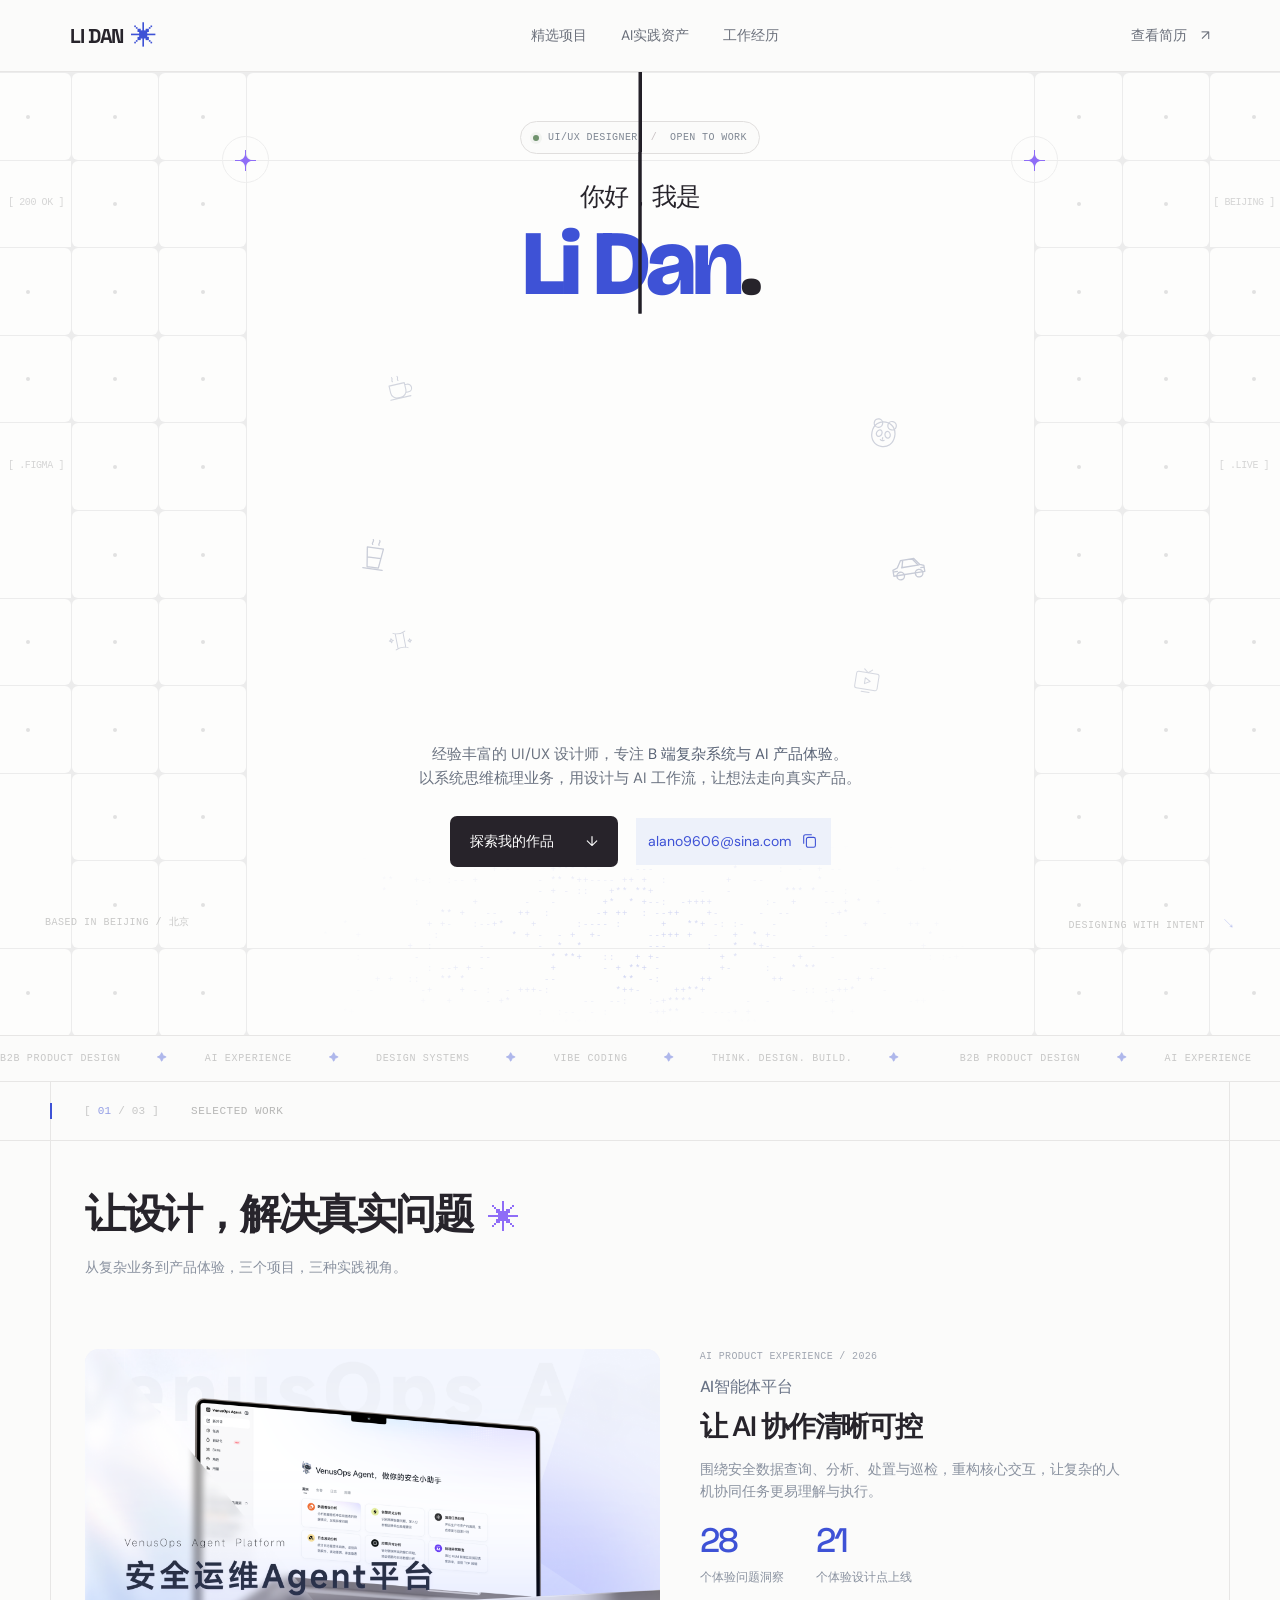
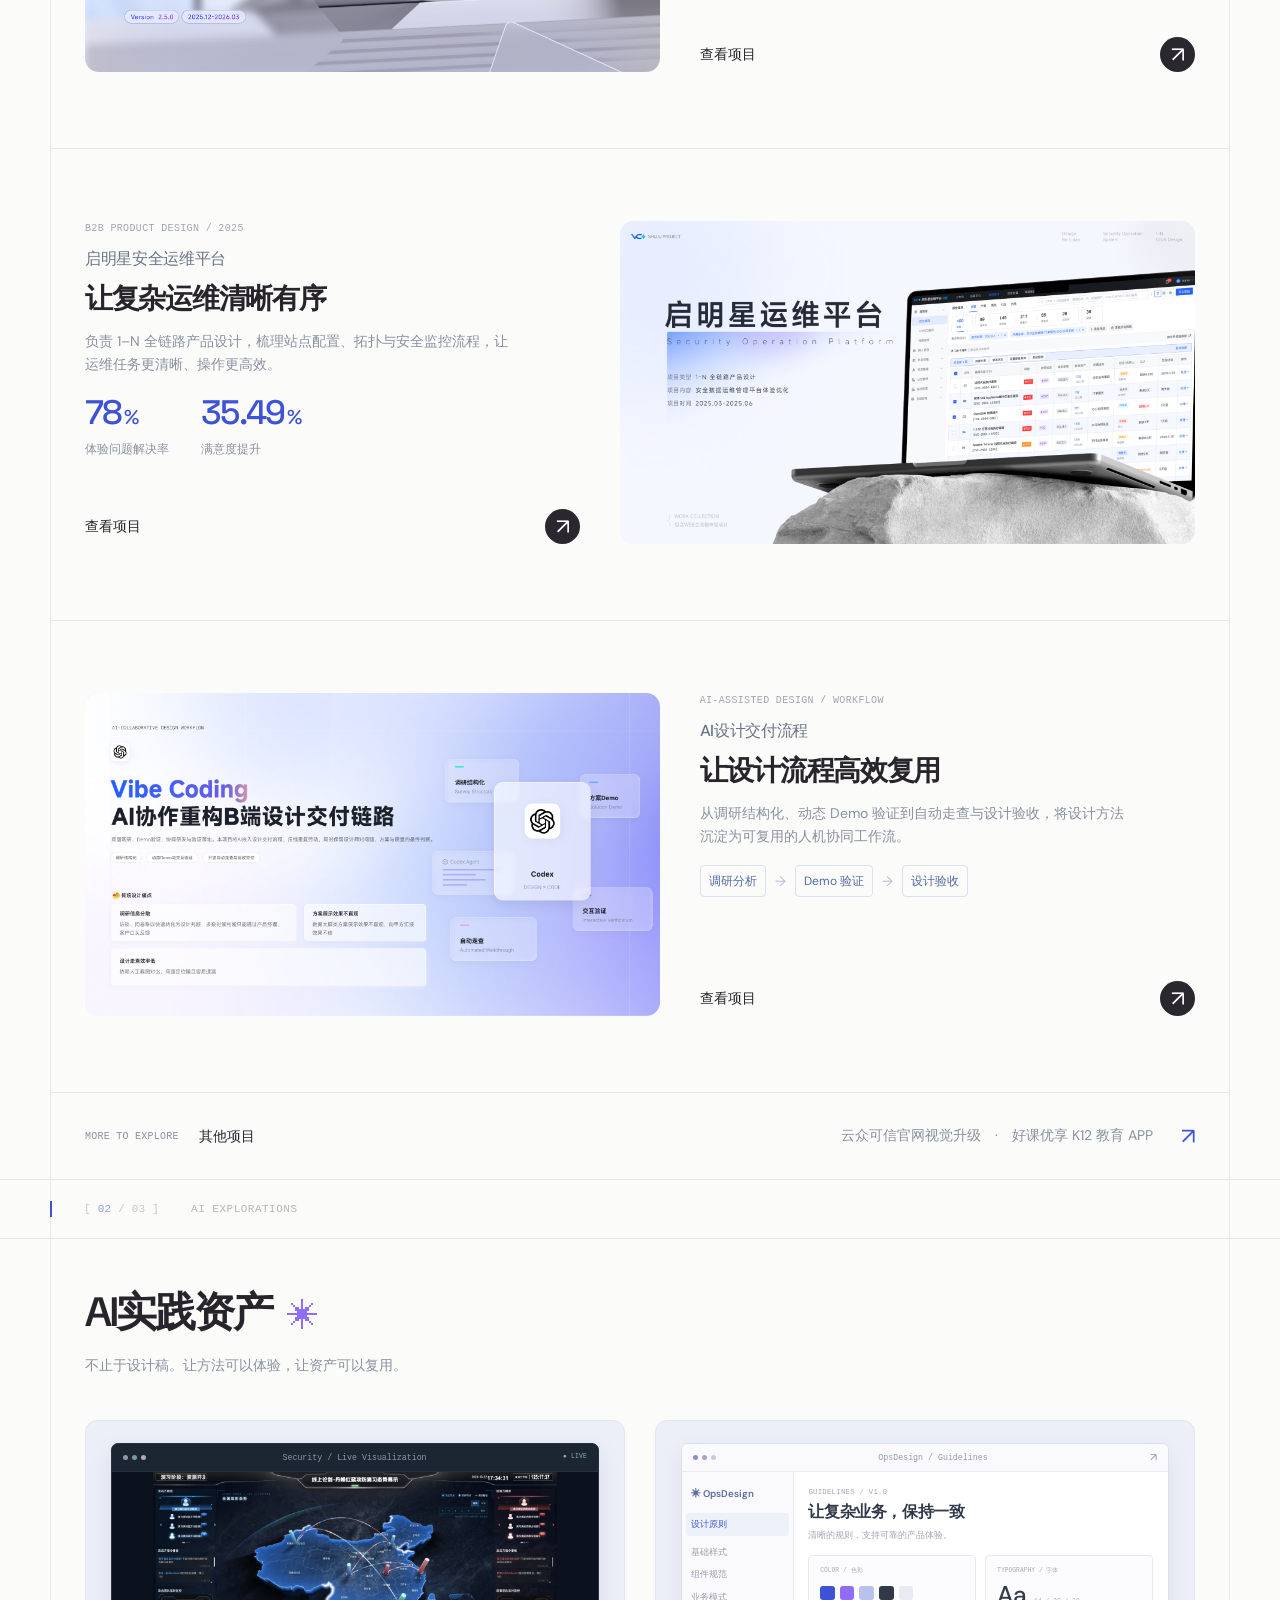
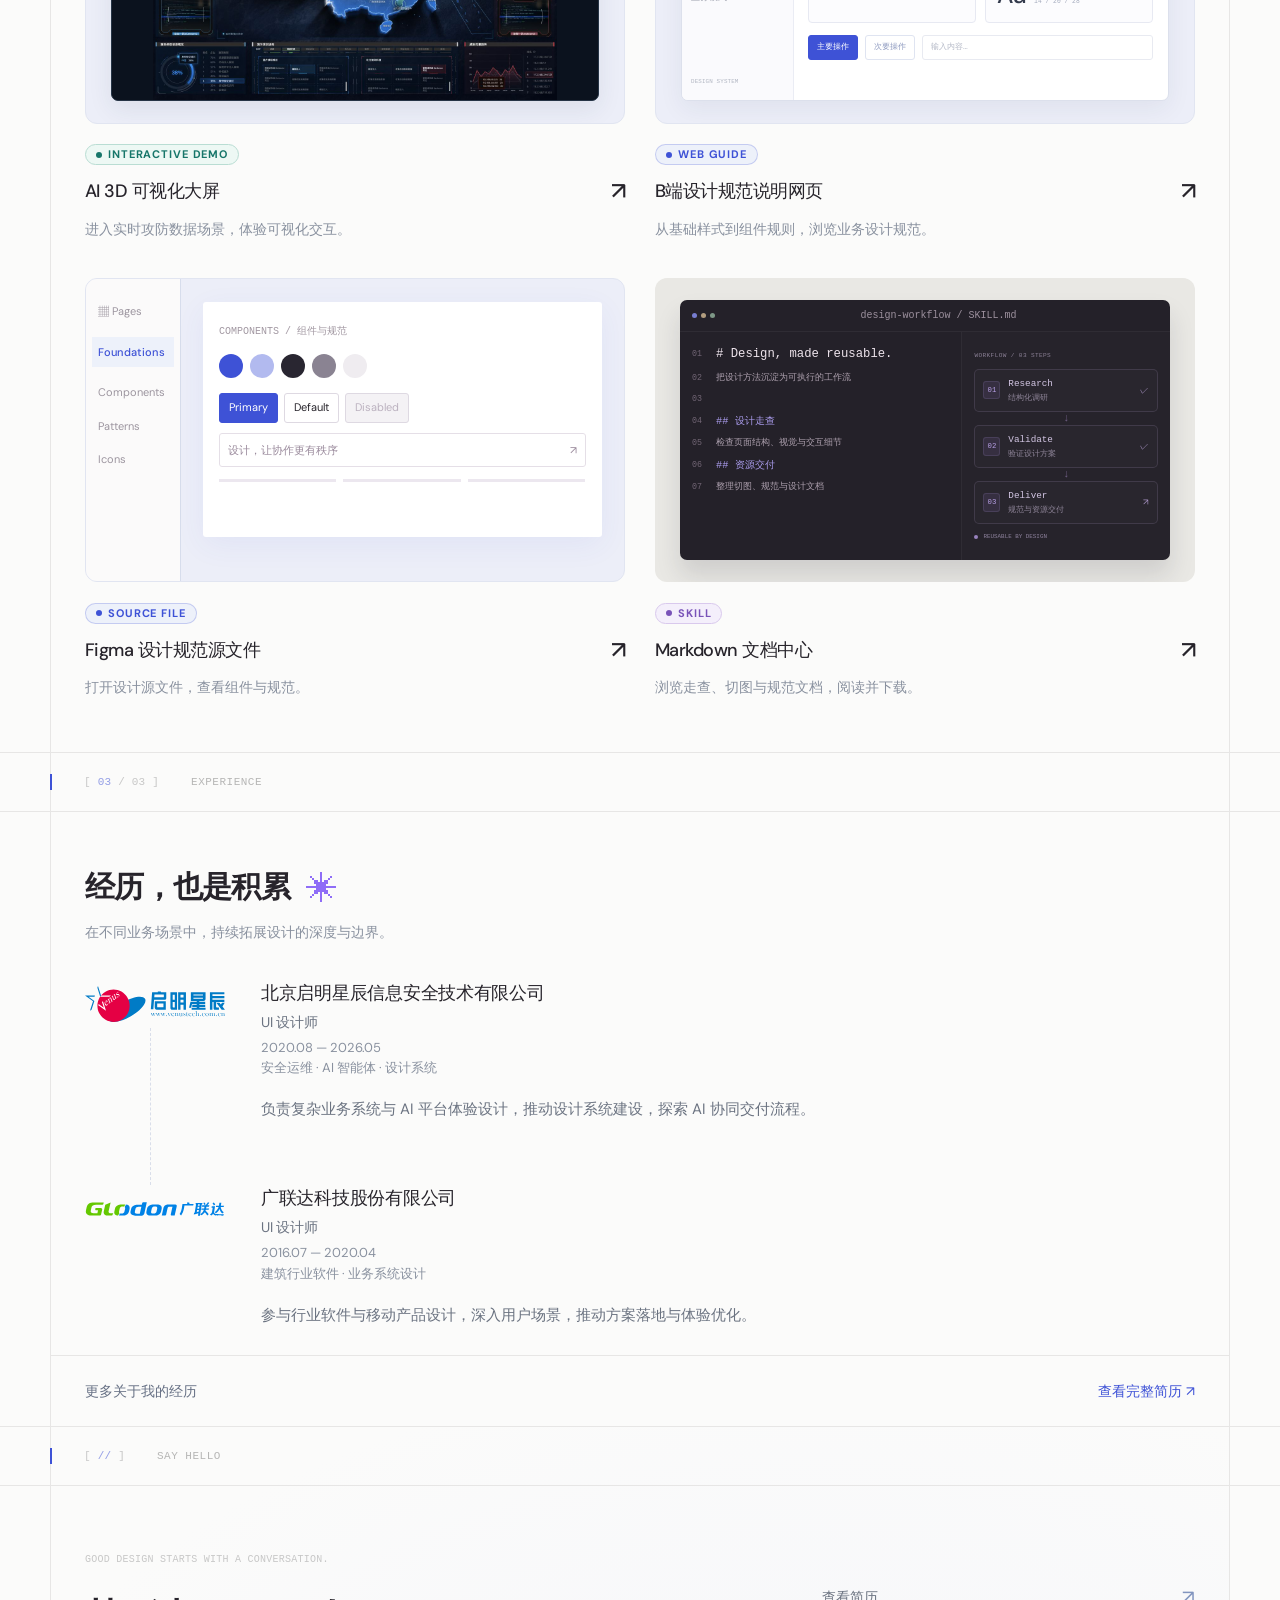
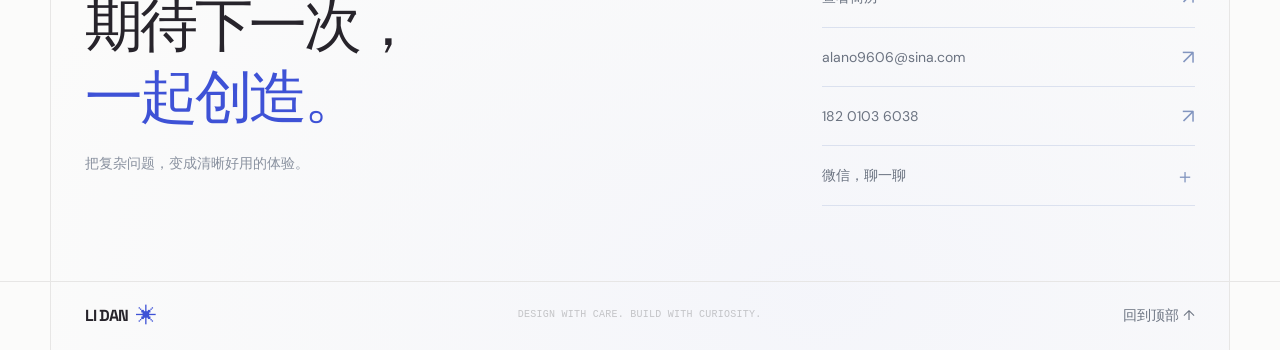
==== commit daeb7a9e: "Add private visitor analytics and portfolio engagement tracking" ====
--- a/index.html
+++ b/index.html
@@ -13,6 +13,7 @@
   <link rel="stylesheet" href="./section-refinement.css?v=6" />
   <link rel="stylesheet" href="./readability.css?v=18" />
   <link rel="stylesheet" href="./custom-cursor.css?v=19" />
+  <script defer src="./portfolio-analytics.js?v=1"></script>
 </head>
 <body>
   <a class="skip-link" href="#work">跳至精选项目</a>
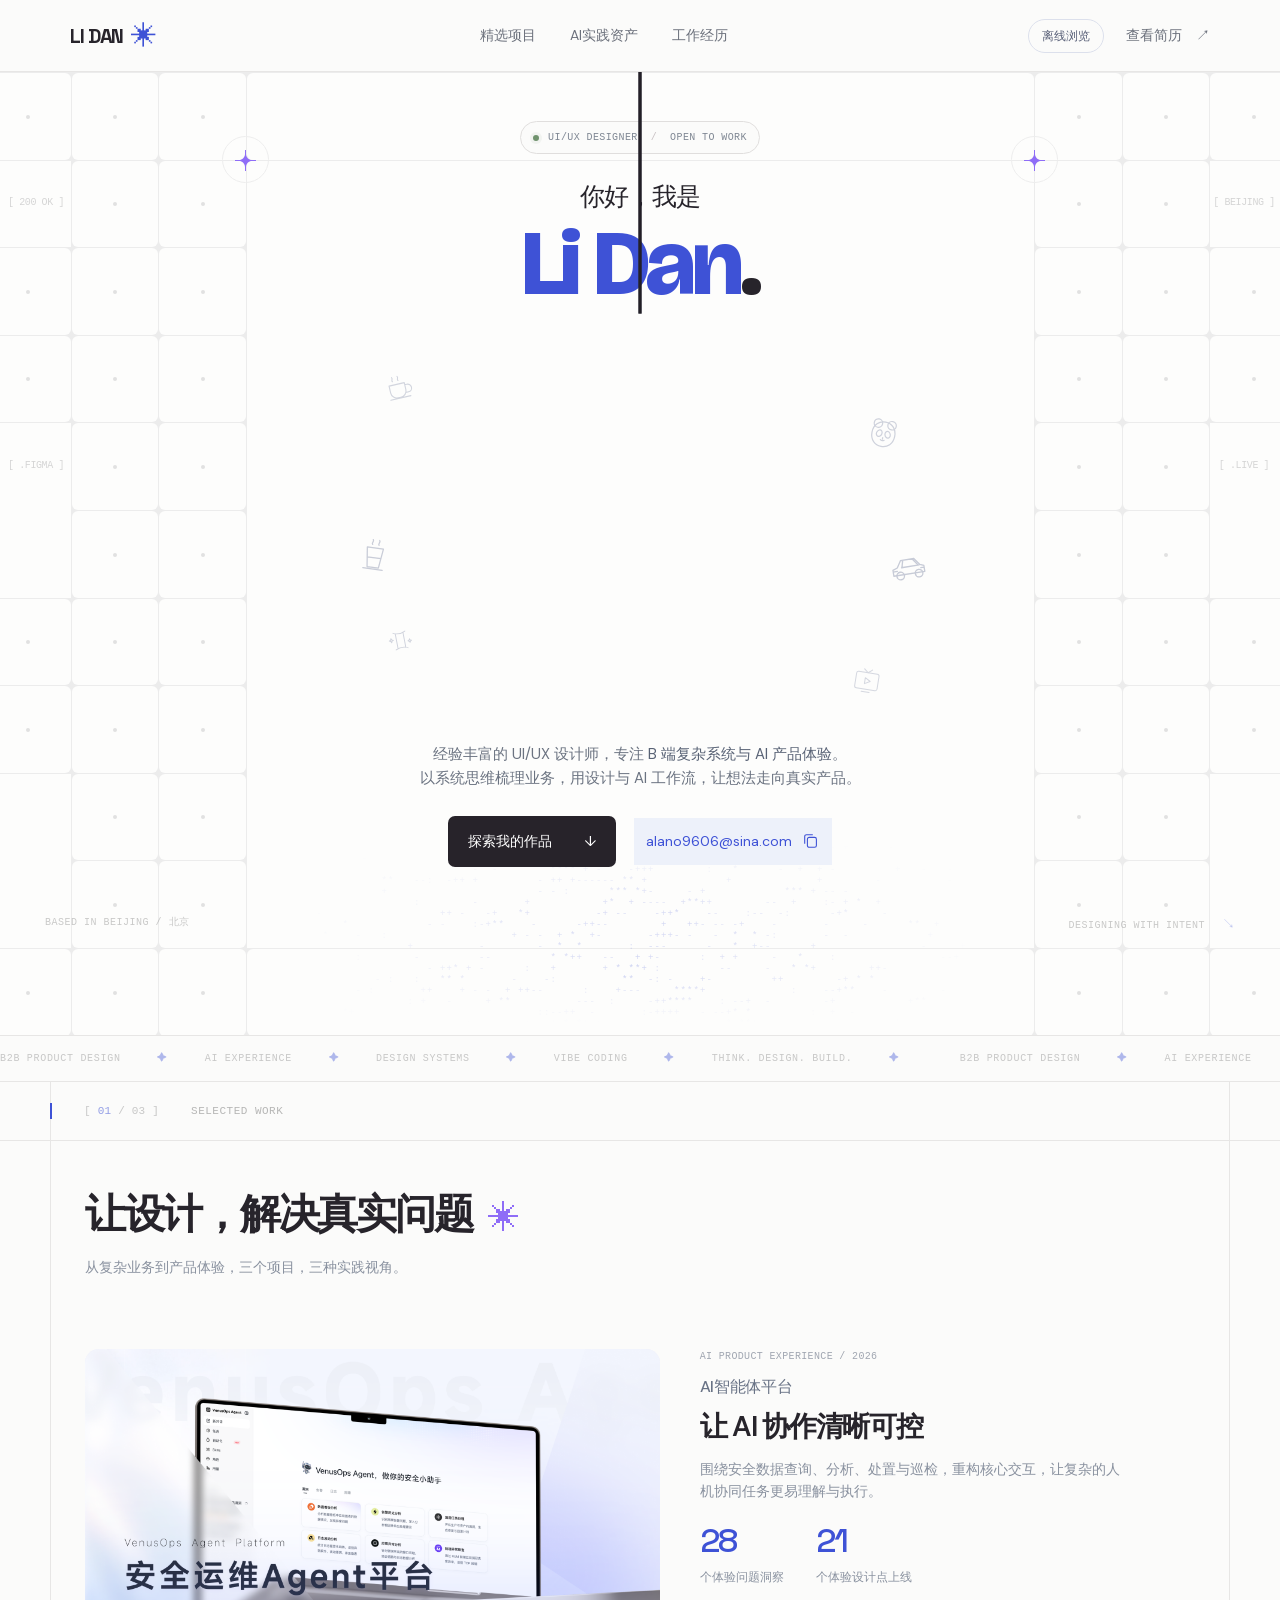
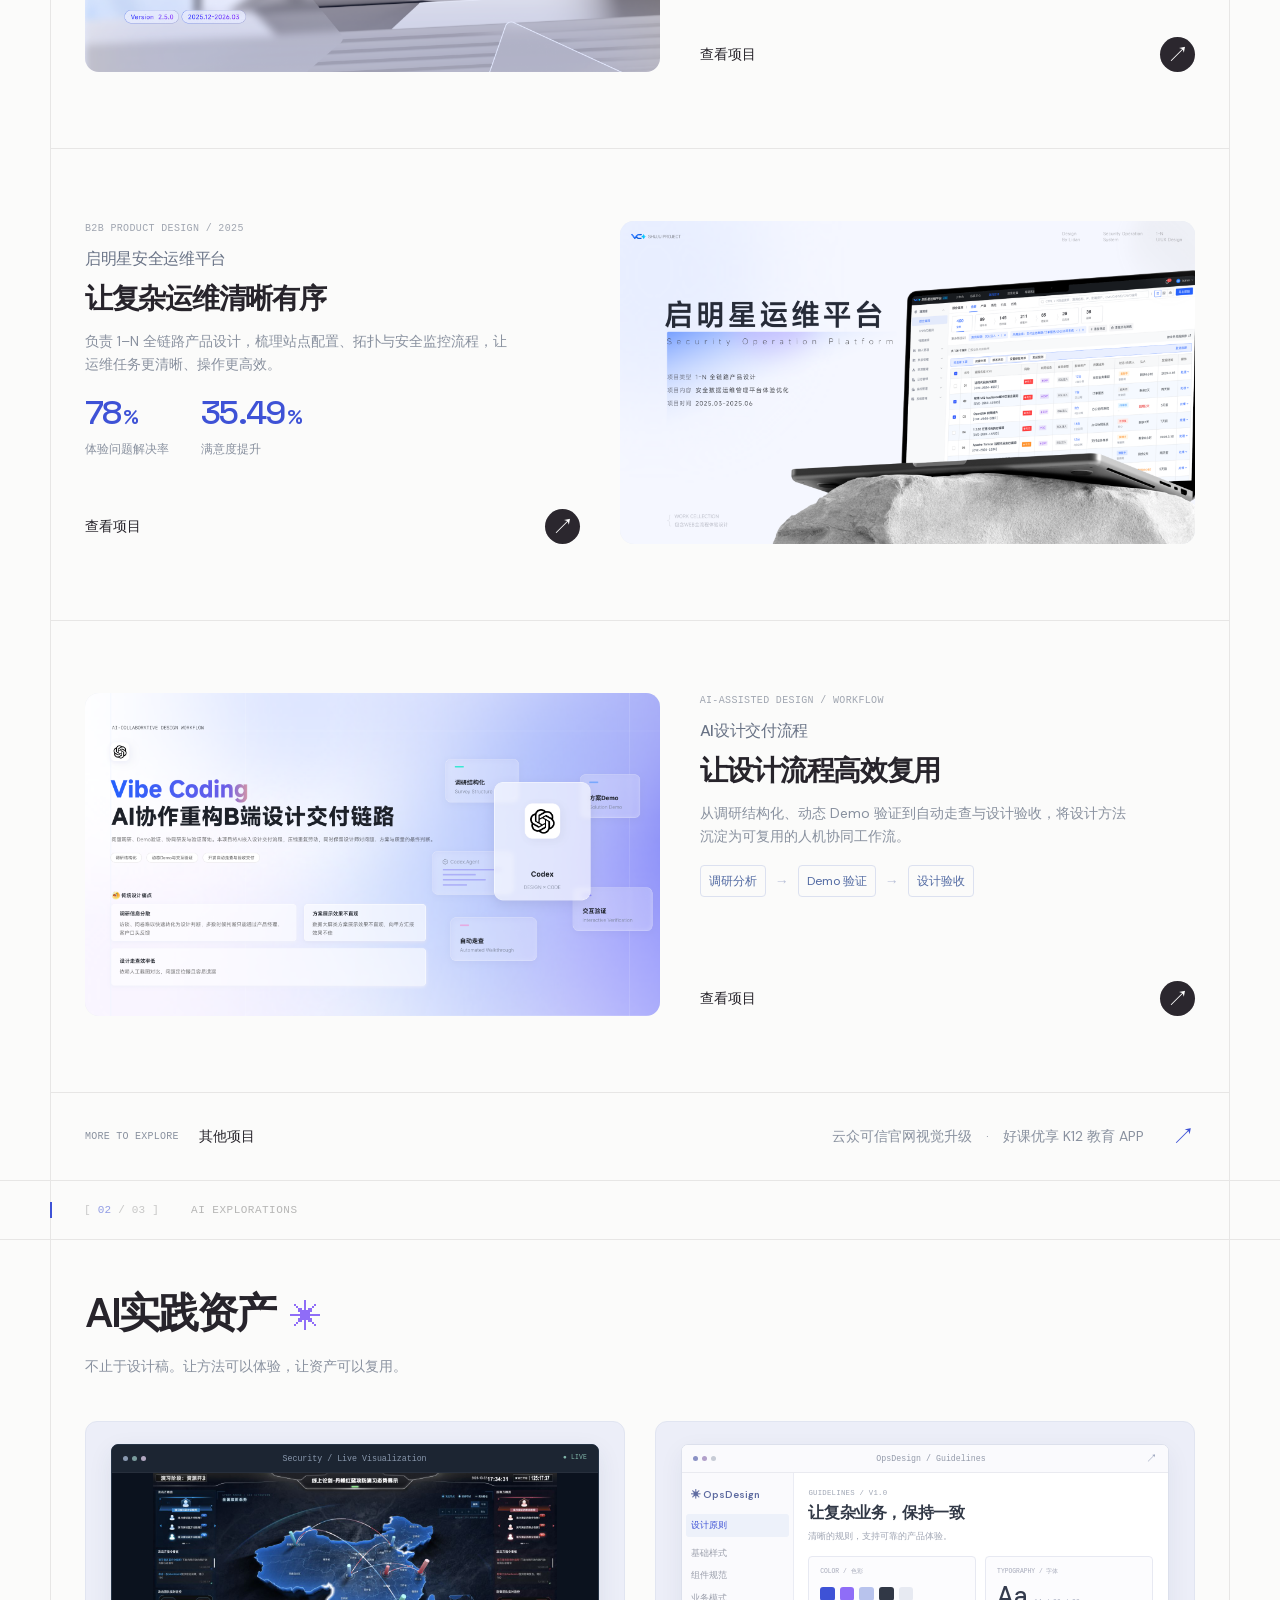
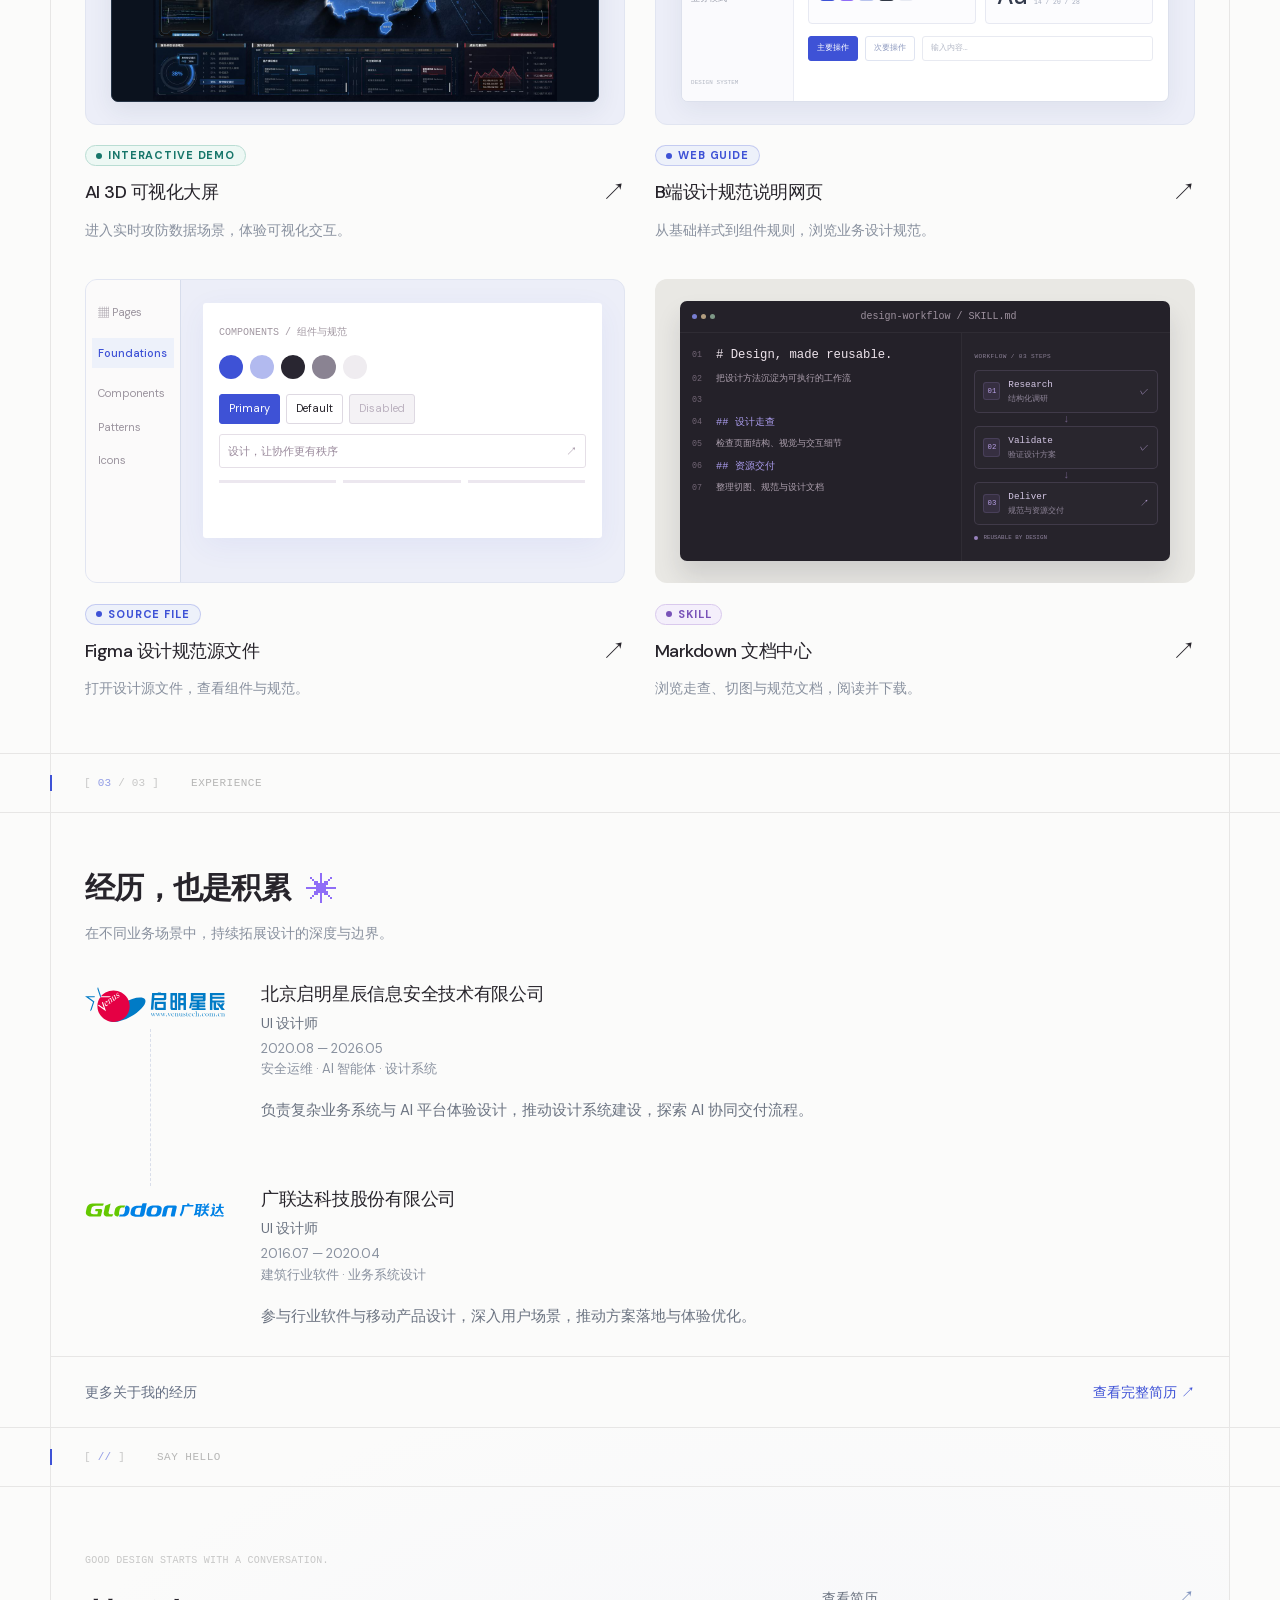
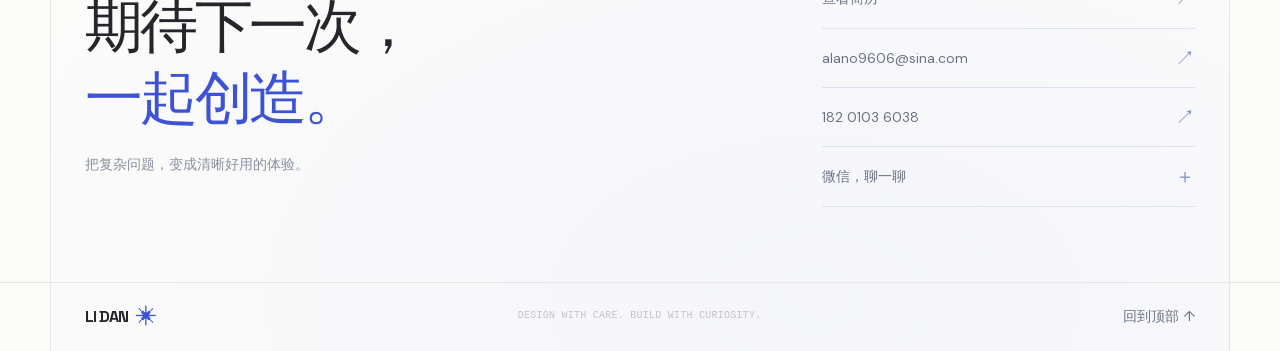
==== commit de899cb1: "Add complete offline portfolio downloads with resumable verified caching" ====
--- a/index.html
+++ b/index.html
@@ -14,6 +14,8 @@
   <link rel="stylesheet" href="./readability.css?v=18" />
   <link rel="stylesheet" href="./custom-cursor.css?v=19" />
   <script defer src="./portfolio-analytics.js?v=1"></script>
+  <link rel="stylesheet" href="./offline.css?v=1" />
+  <script defer src="./offline.js?v=1"></script>
 </head>
 <body>
   <a class="skip-link" href="#work">跳至精选项目</a>
--- a/styles.css
+++ b/styles.css
@@ -1,4 +1,4 @@
-@import url('https://fonts.googleapis.com/css2?family=DM+Sans:wght@400;500;600;700&family=Space+Grotesk:wght@400;500;600;700&display=swap');
+@import url("./assets/fonts/fonts.css?v=1");
 :root{--paper:#fbfbfa;--ink:#27242b;--muted:#858188;--accent:#3e52d6;--accent-alt:#8f6df7;--accent-soft:#edf1fa;--line:#e7e6e5;--mono:'SFMono-Regular',Consolas,monospace;--sans:'DM Sans','PingFang SC','Microsoft YaHei',sans-serif;--display:'Space Grotesk','PingFang SC','Microsoft YaHei',sans-serif}
 *{box-sizing:border-box}html{scroll-behavior:smooth;scroll-padding-top:76px}body{margin:0;color:var(--ink);background:var(--paper);font-family:var(--sans);-webkit-font-smoothing:antialiased}a{color:inherit;text-decoration:none}button{font:inherit;cursor:pointer}button,a{-webkit-tap-highlight-color:transparent}button:focus-visible,a:focus-visible{outline:2px solid var(--accent);outline-offset:6px}::selection{background:#dce1fb;color:#283a9e}img{display:block;max-width:100%}.skip-link{position:fixed;top:-60px;left:15px;z-index:100;padding:12px;background:var(--ink);color:white}.skip-link:focus{top:10px}
 .header{position:sticky;top:0;z-index:50;display:flex;align-items:center;justify-content:space-between;gap:24px;height:72px;padding:0 max(5.5vw,24px);border-bottom:1px solid var(--line);background:rgba(251,251,250,.93);backdrop-filter:blur(18px)}.brand{font:700 20px var(--display);letter-spacing:-.06em;display:inline-flex;align-items:center;gap:8px}.brand-star{color:var(--accent);font-size:26px;font-weight:400;line-height:1}.header nav{display:flex;gap:34px;margin-left:24px}.header nav a{font-size:12px;color:#69656b;position:relative;padding:26px 0}.header nav a:hover,.header nav a.active{color:var(--accent)}.header nav a::after{content:'';position:absolute;height:3px;width:3px;border-radius:50%;background:var(--accent);bottom:14px;left:50%;opacity:0;transition:.2s}.header nav a.active::after{opacity:1}.resume-link{font-size:12px;display:flex;gap:14px}.resume-link:hover{color:var(--accent)}
--- a/hero-background.css
+++ b/hero-background.css
@@ -1,4 +1,4 @@
-@import url('https://fonts.googleapis.com/css2?family=Bricolage+Grotesque:opsz,wght@12..96,700;12..96,800&display=swap');
+@import url("./assets/fonts/fonts.css?v=1");
 
 /* The reference uses a hollow, tiled blueprint, rather than a continuous grid. */
 .hero{isolation:isolate;background:#fdfdfc;--hero-heat:#8f6df7;--hero-tile:#fdfdfc;--hero-rule:#ececec}
--- a/custom-cursor.css
+++ b/custom-cursor.css
@@ -1,4 +1,4 @@
-@import url('https://fonts.googleapis.com/css2?family=DM+Sans:wght@600&display=swap');
+@import url("./assets/fonts/fonts.css?v=1");
 /* The hero arrow and label are shared by the homepage, navigation and embedded projects. */
 .portfolio-pointer{position:fixed;top:0;left:0;z-index:2147483647;pointer-events:none;opacity:0;will-change:transform;transition:opacity .12s ease;transform:translate(-100px,-100px)}
 .portfolio-pointer>svg{width:26px;height:33px;display:block;fill:#100e11;overflow:visible;filter:drop-shadow(0 1px 1px #fff6)}
--- a/offline.css
+++ b/offline.css
@@ -0,0 +1,25 @@
+.portfolio-header-actions{display:flex;align-items:center;gap:22px;flex:none}
+.portfolio-offline-button{appearance:none;font-family:inherit;font-size:12px;font-weight:500;line-height:1.5;cursor:pointer;border:1px solid #dce0ec;border-radius:20px;padding:7px 13px;background:transparent;color:#596078;white-space:nowrap;transition:border-color .2s,color .2s}
+.portfolio-offline-button:hover{border-color:#465bd3;color:#3e52d6}
+.portfolio-offline-standalone{position:fixed;right:20px;top:16px;z-index:999;background:#fbfbfa}
+.portfolio-offline-dialog{box-sizing:border-box;width:min(520px,calc(100vw - 32px));max-height:calc(100vh - 48px);overflow:auto;border:1px solid #e0e4ef;border-radius:22px;padding:38px;background:#fbfbfa;color:#252831;box-shadow:0 24px 100px #10152b35;font:14px/1.7 "DM Sans",system-ui,sans-serif;z-index:10000}
+.portfolio-offline-dialog::backdrop{background:#14182d66;backdrop-filter:blur(5px)}
+.portfolio-offline-dialog form{margin:0}
+.portfolio-offline-dialog .offline-close{position:absolute;right:16px;top:12px;background:transparent;border:0;padding:4px 10px;font:26px/1.2 system-ui;color:#72788b;cursor:pointer}
+.portfolio-offline-dialog .offline-eyebrow{font:10px/1.6 monospace;letter-spacing:.12em;color:#78839f;margin:0 0 14px}
+.portfolio-offline-dialog h2{font-size:29px;line-height:1.3;letter-spacing:-.04em;margin:0 0 16px;font-weight:600;color:#252831}
+.portfolio-offline-dialog .offline-intro{font-size:14px;color:#737b90;margin:0 0 26px}
+.portfolio-offline-dialog .offline-status{font-size:14px;color:#3e52d6;margin-bottom:13px;min-height:24px}
+.portfolio-offline-dialog progress{display:block;appearance:none;width:100%;height:7px;border:0;border-radius:9px;overflow:hidden;background:#e8ecf5;accent-color:#3e52d6}
+.portfolio-offline-dialog progress::-webkit-progress-bar{background:#e8ecf5;border-radius:9px}
+.portfolio-offline-dialog progress::-webkit-progress-value{background:#3e52d6;border-radius:9px;transition:width .2s}
+.portfolio-offline-dialog progress::-moz-progress-bar{background:#3e52d6;border-radius:9px}
+.portfolio-offline-dialog .offline-detail{font:11px/1.5 monospace;color:#828b9d;margin:10px 0 20px}
+.portfolio-offline-dialog .offline-note{font-size:12px;color:#8a92a4;margin:0 0 24px}
+.portfolio-offline-dialog .offline-actions{display:flex;gap:12px;align-items:center;flex-wrap:wrap}
+.portfolio-offline-dialog .offline-save,.portfolio-offline-dialog .offline-pause{border:0;border-radius:10px;padding:12px 18px;font:500 13px/1.5 system-ui;cursor:pointer}
+.portfolio-offline-dialog .offline-save{background:#3e52d6;color:#fff}
+.portfolio-offline-dialog .offline-pause{background:#e9edf7;color:#56617a}
+.portfolio-offline-dialog button:disabled{opacity:.55;cursor:default}
+.portfolio-offline-dialog [hidden]{display:none!important}
+@media(max-width:760px){.portfolio-header-actions{gap:12px}.portfolio-offline-button{font-size:11px;padding:5px 9px}.detail-header .portfolio-header-actions{grid-column:2;grid-row:1;justify-self:end}.portfolio-offline-dialog{padding:30px 24px}.portfolio-offline-dialog h2{font-size:25px}}
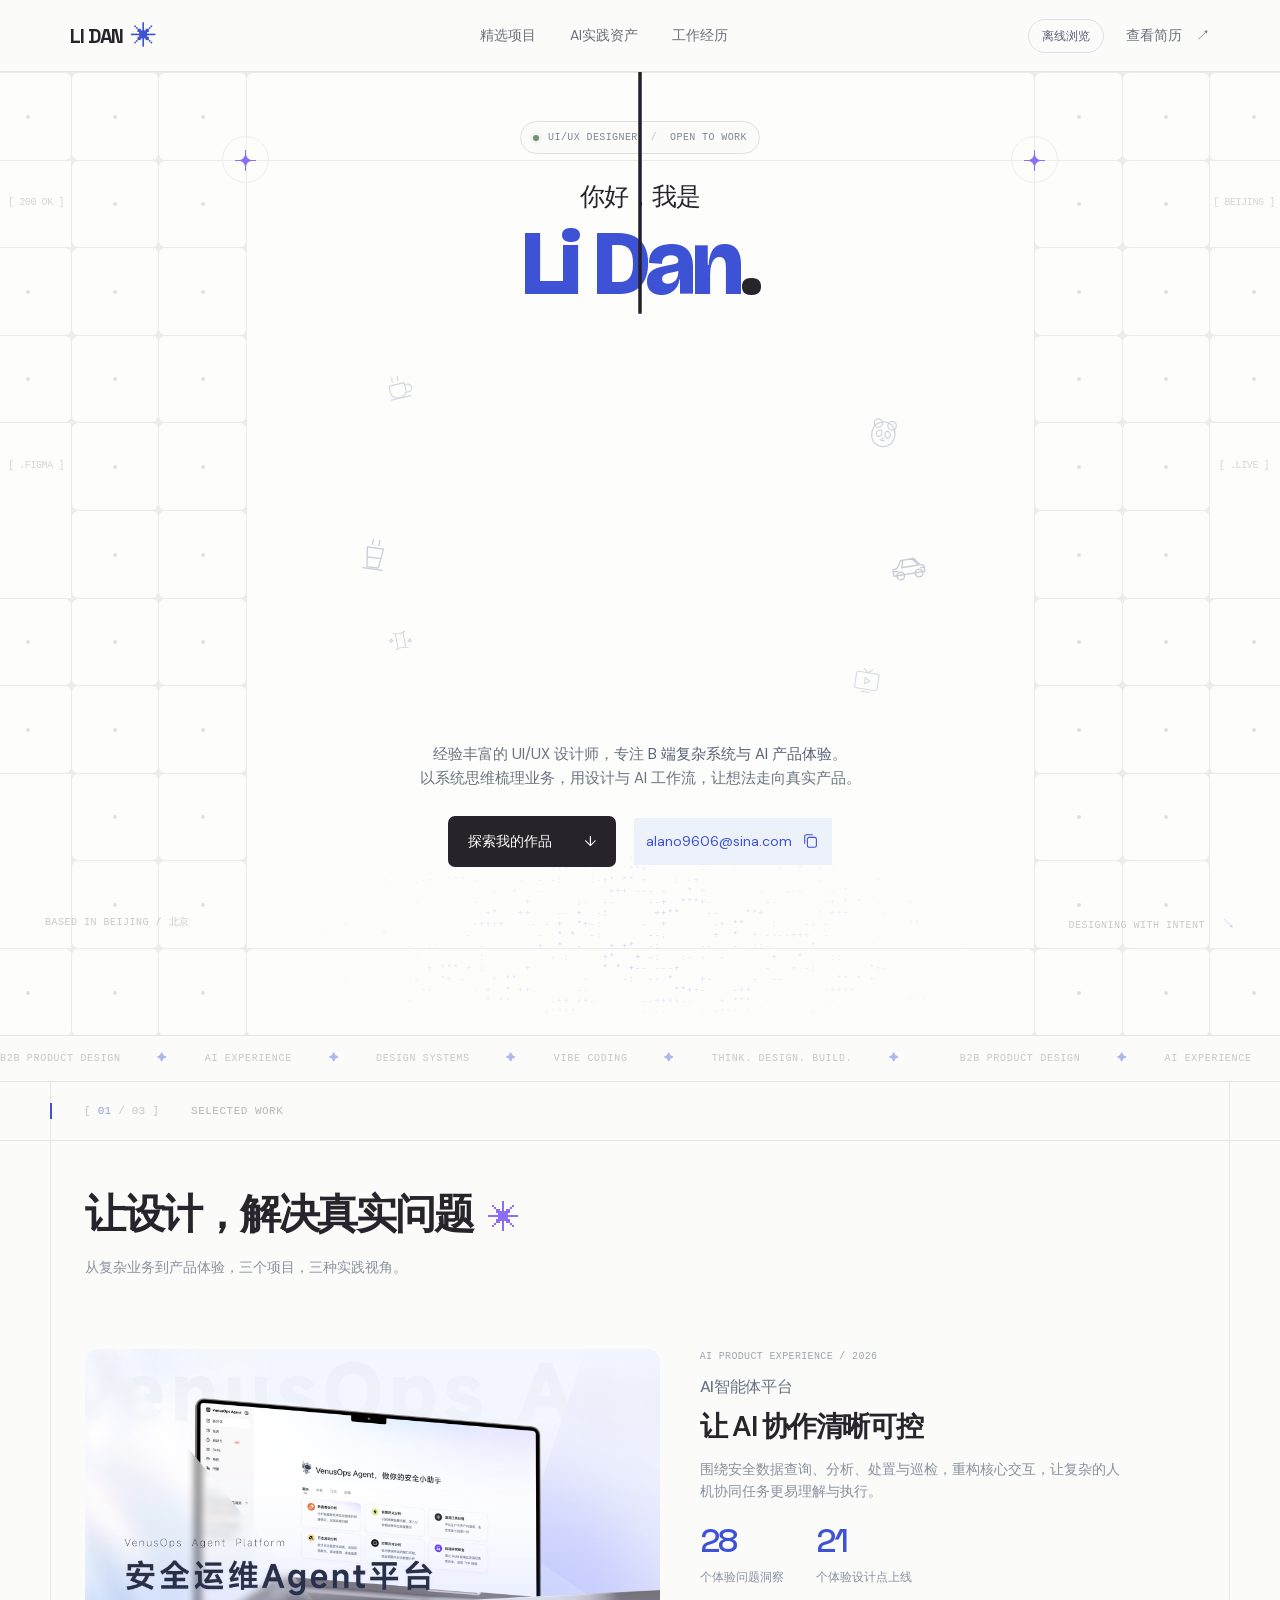
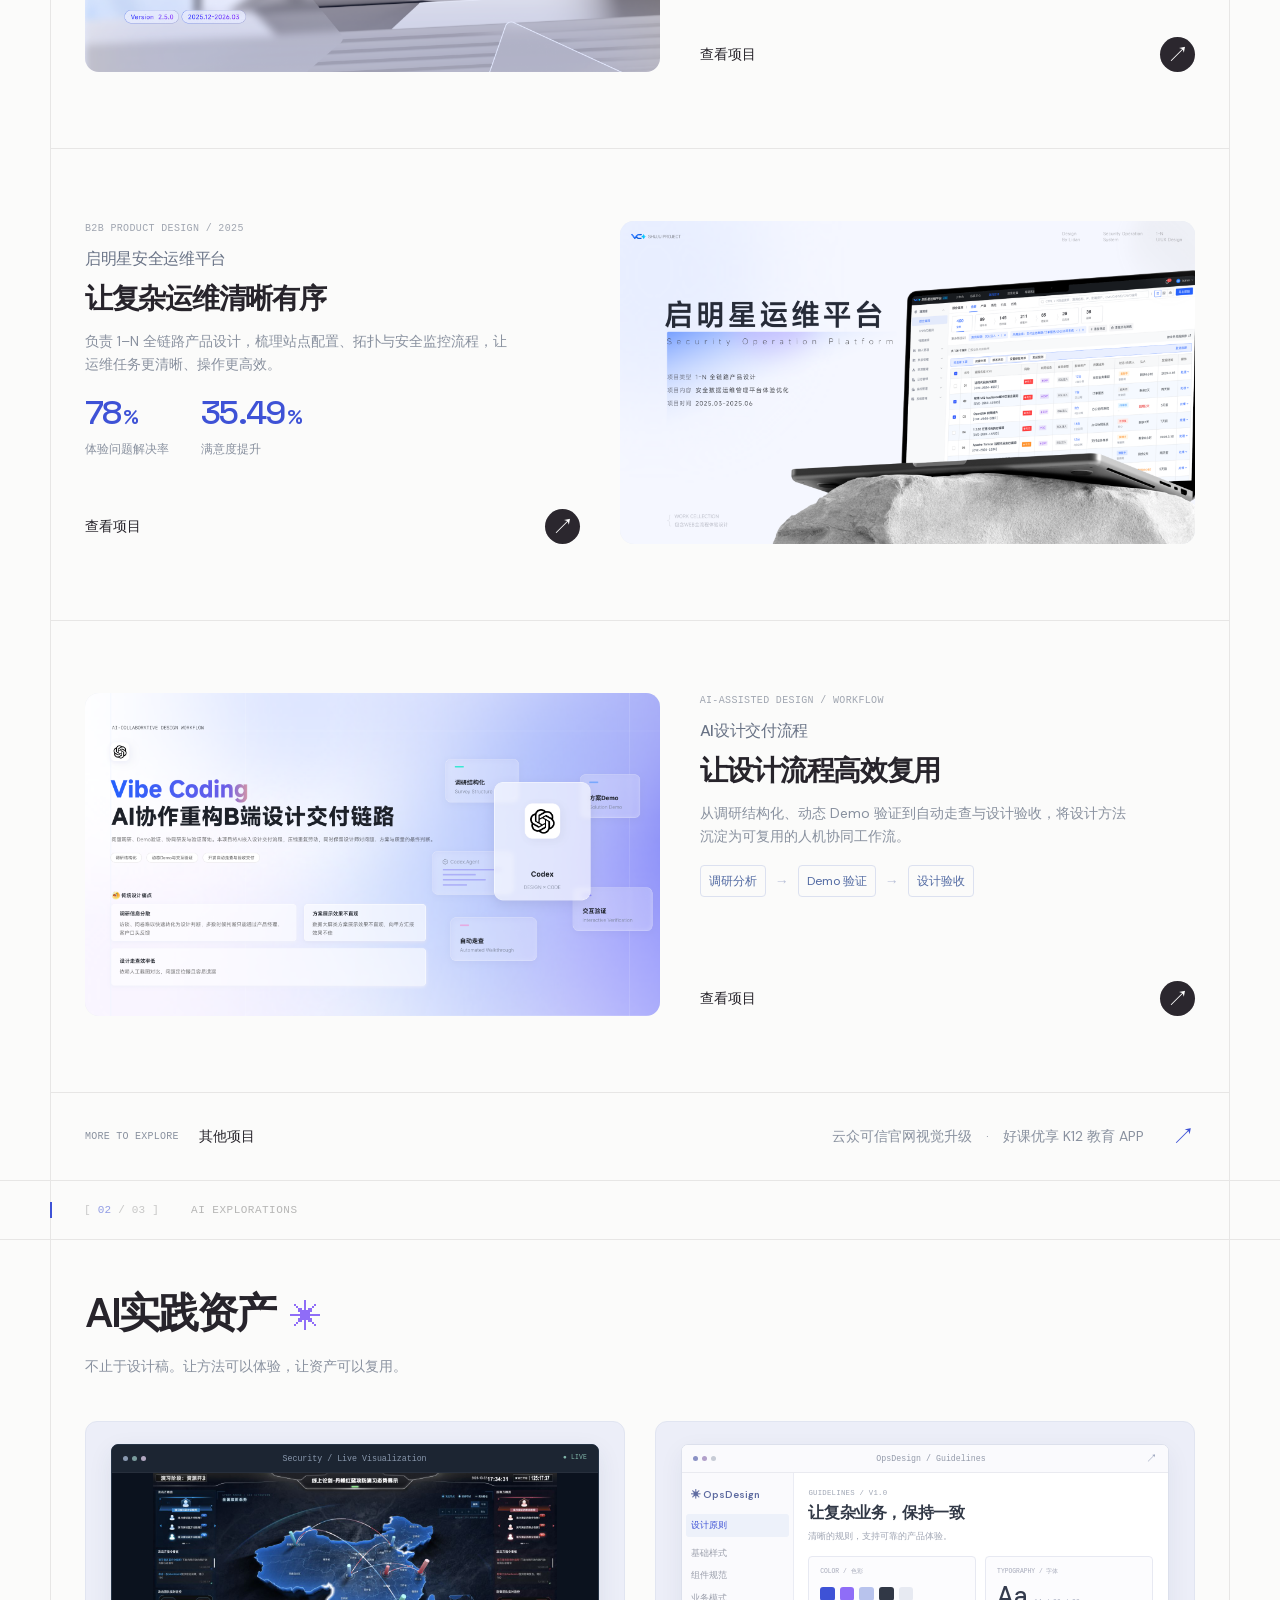
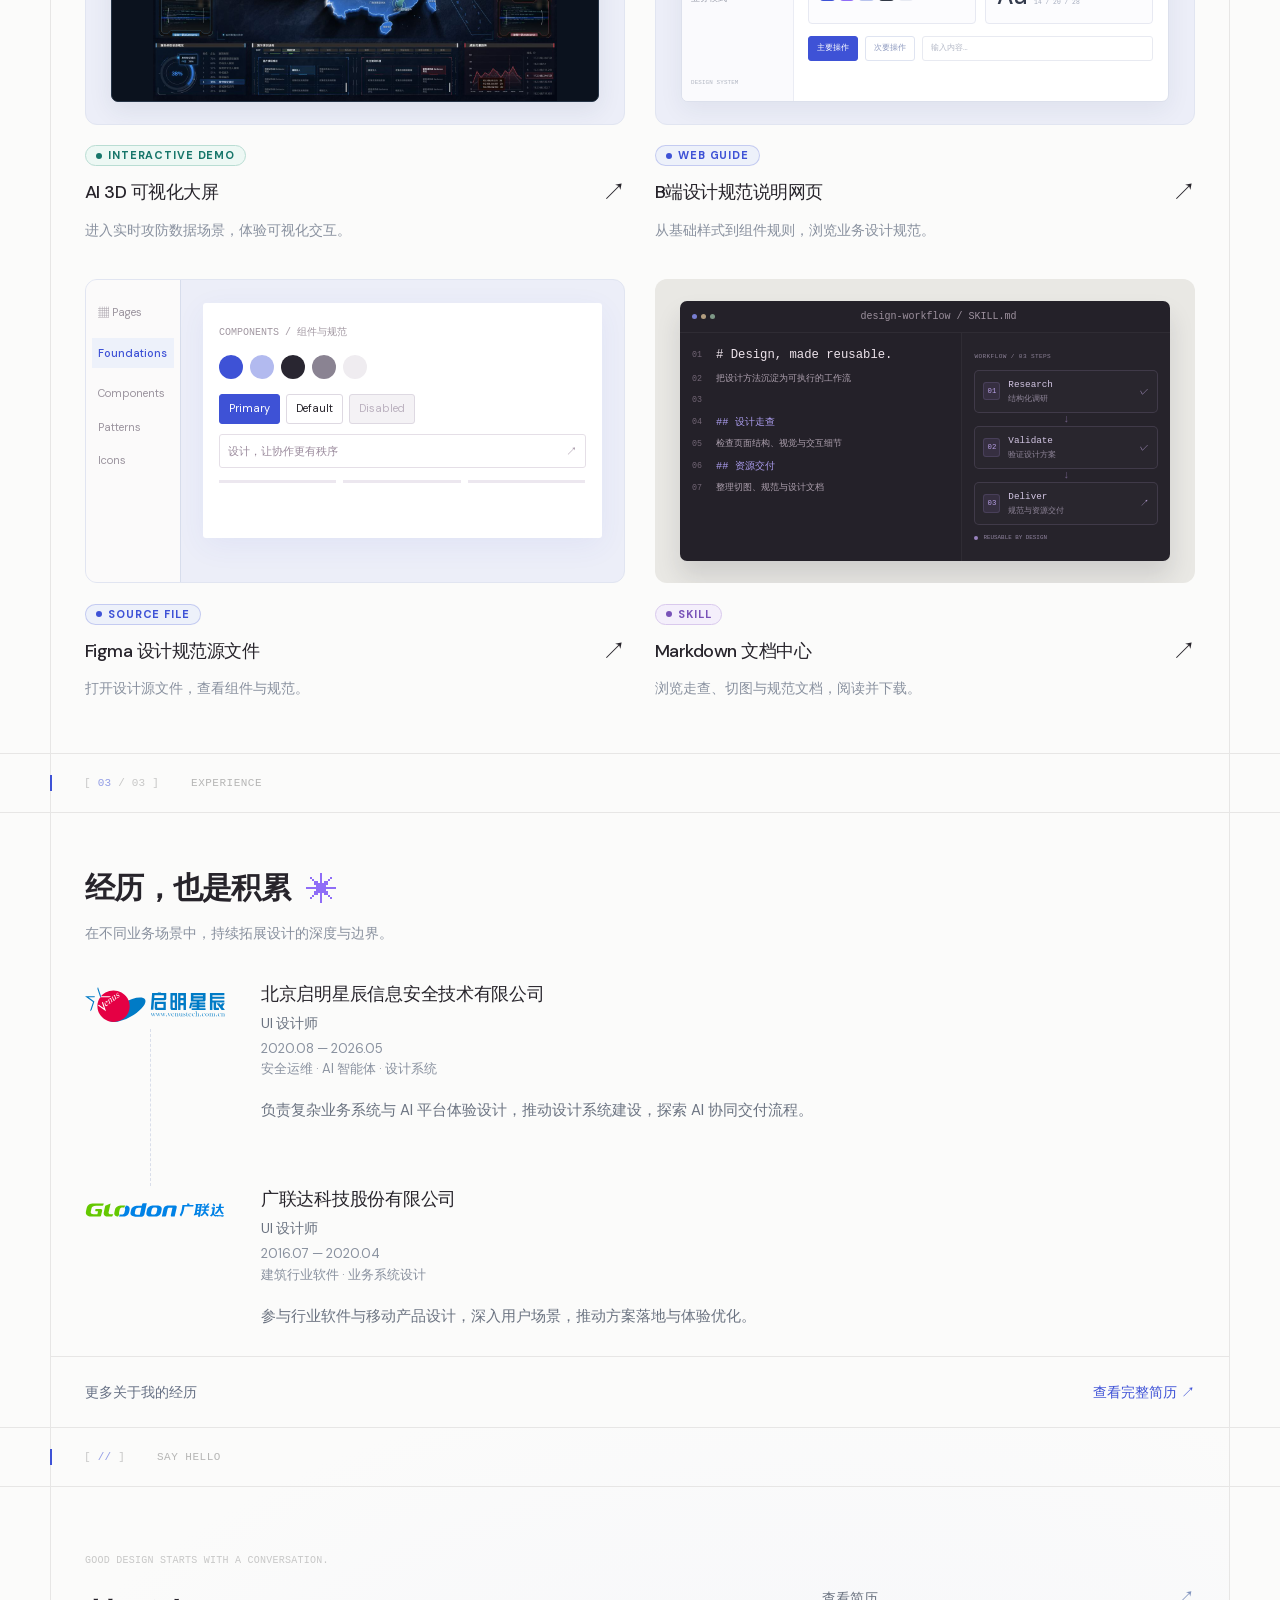
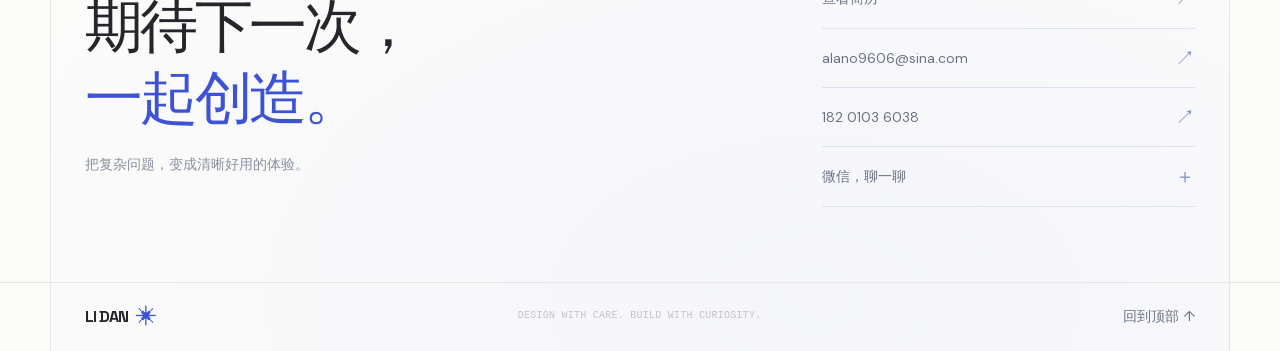
==== commit 7b7d255d: "Make resume previews and PDF downloads reliable without a network" ====
--- a/index.html
+++ b/index.html
@@ -13,7 +13,7 @@
   <link rel="stylesheet" href="./section-refinement.css?v=6" />
   <link rel="stylesheet" href="./readability.css?v=18" />
   <link rel="stylesheet" href="./custom-cursor.css?v=19" />
-  <script defer src="./portfolio-analytics.js?v=1"></script>
+  <script defer src="./portfolio-analytics.js?v=2"></script>
   <link rel="stylesheet" href="./offline.css?v=1" />
   <script defer src="./offline.js?v=1"></script>
 </head>
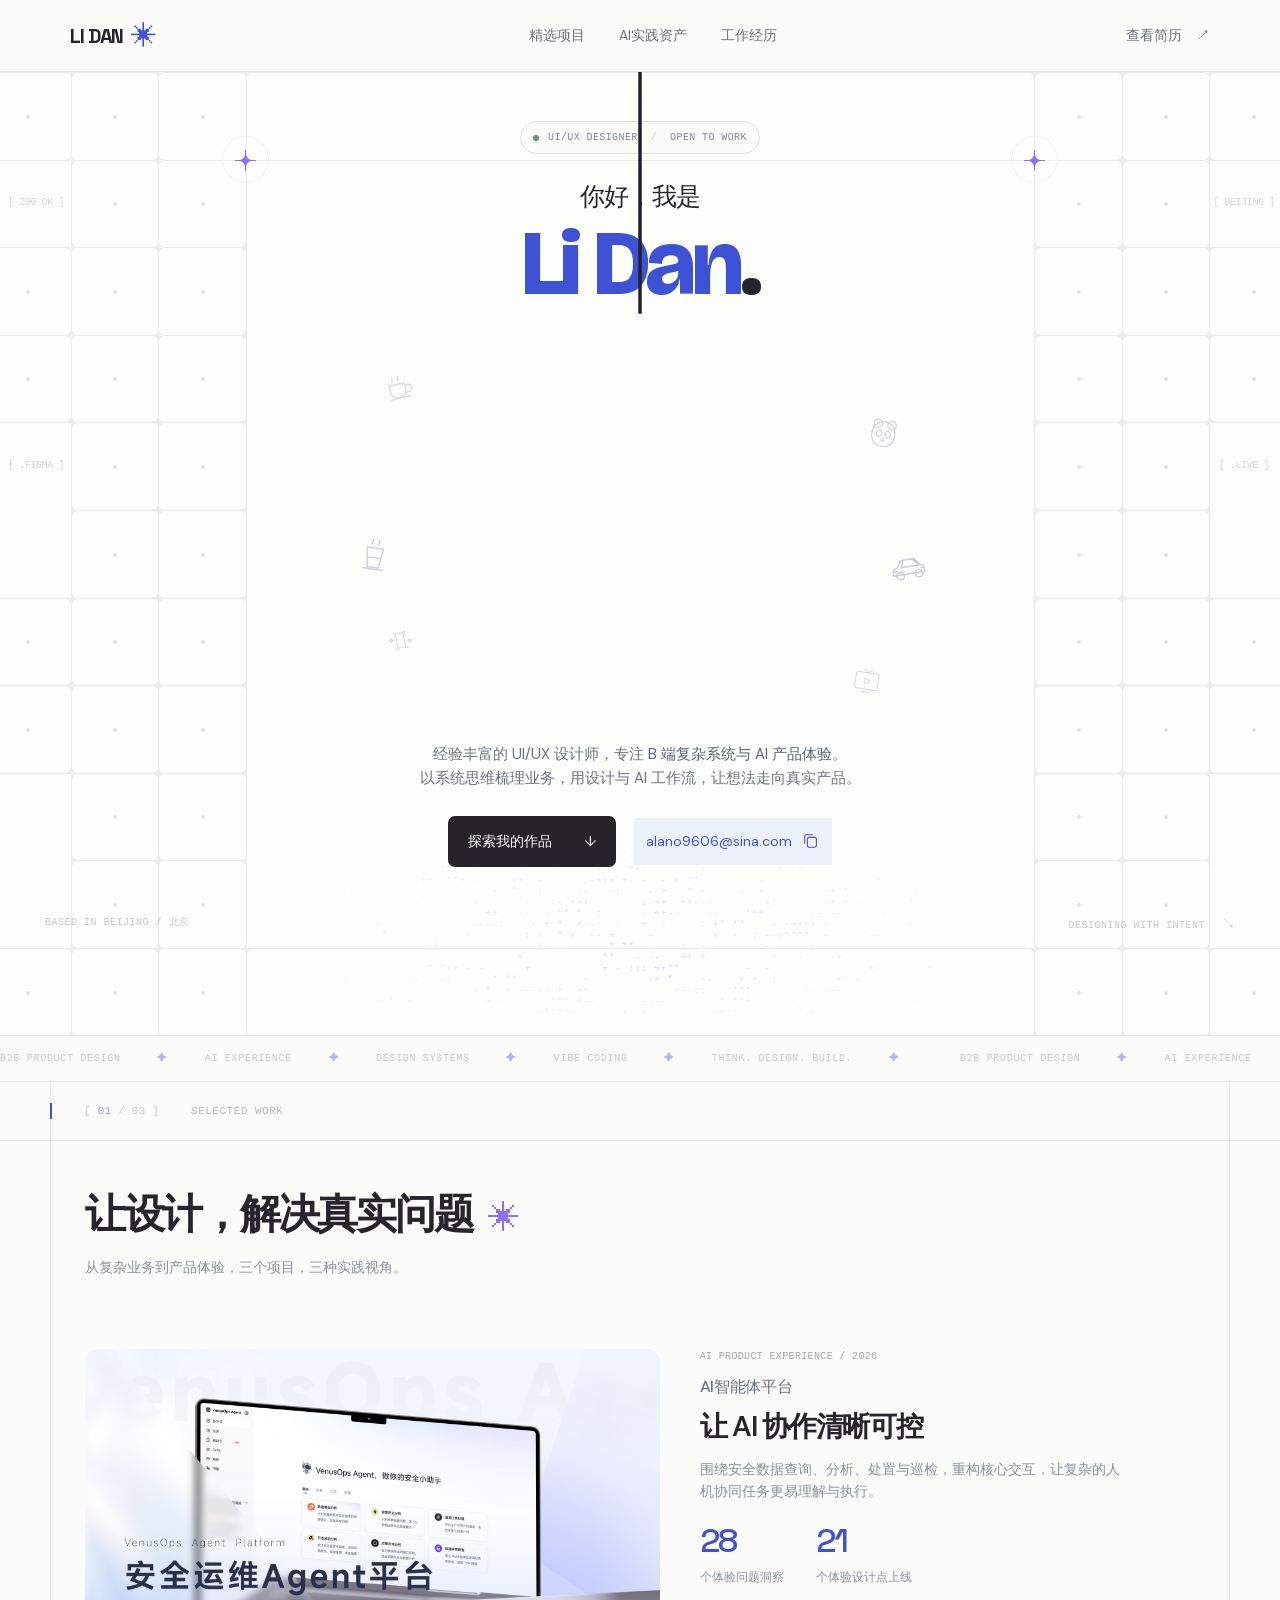
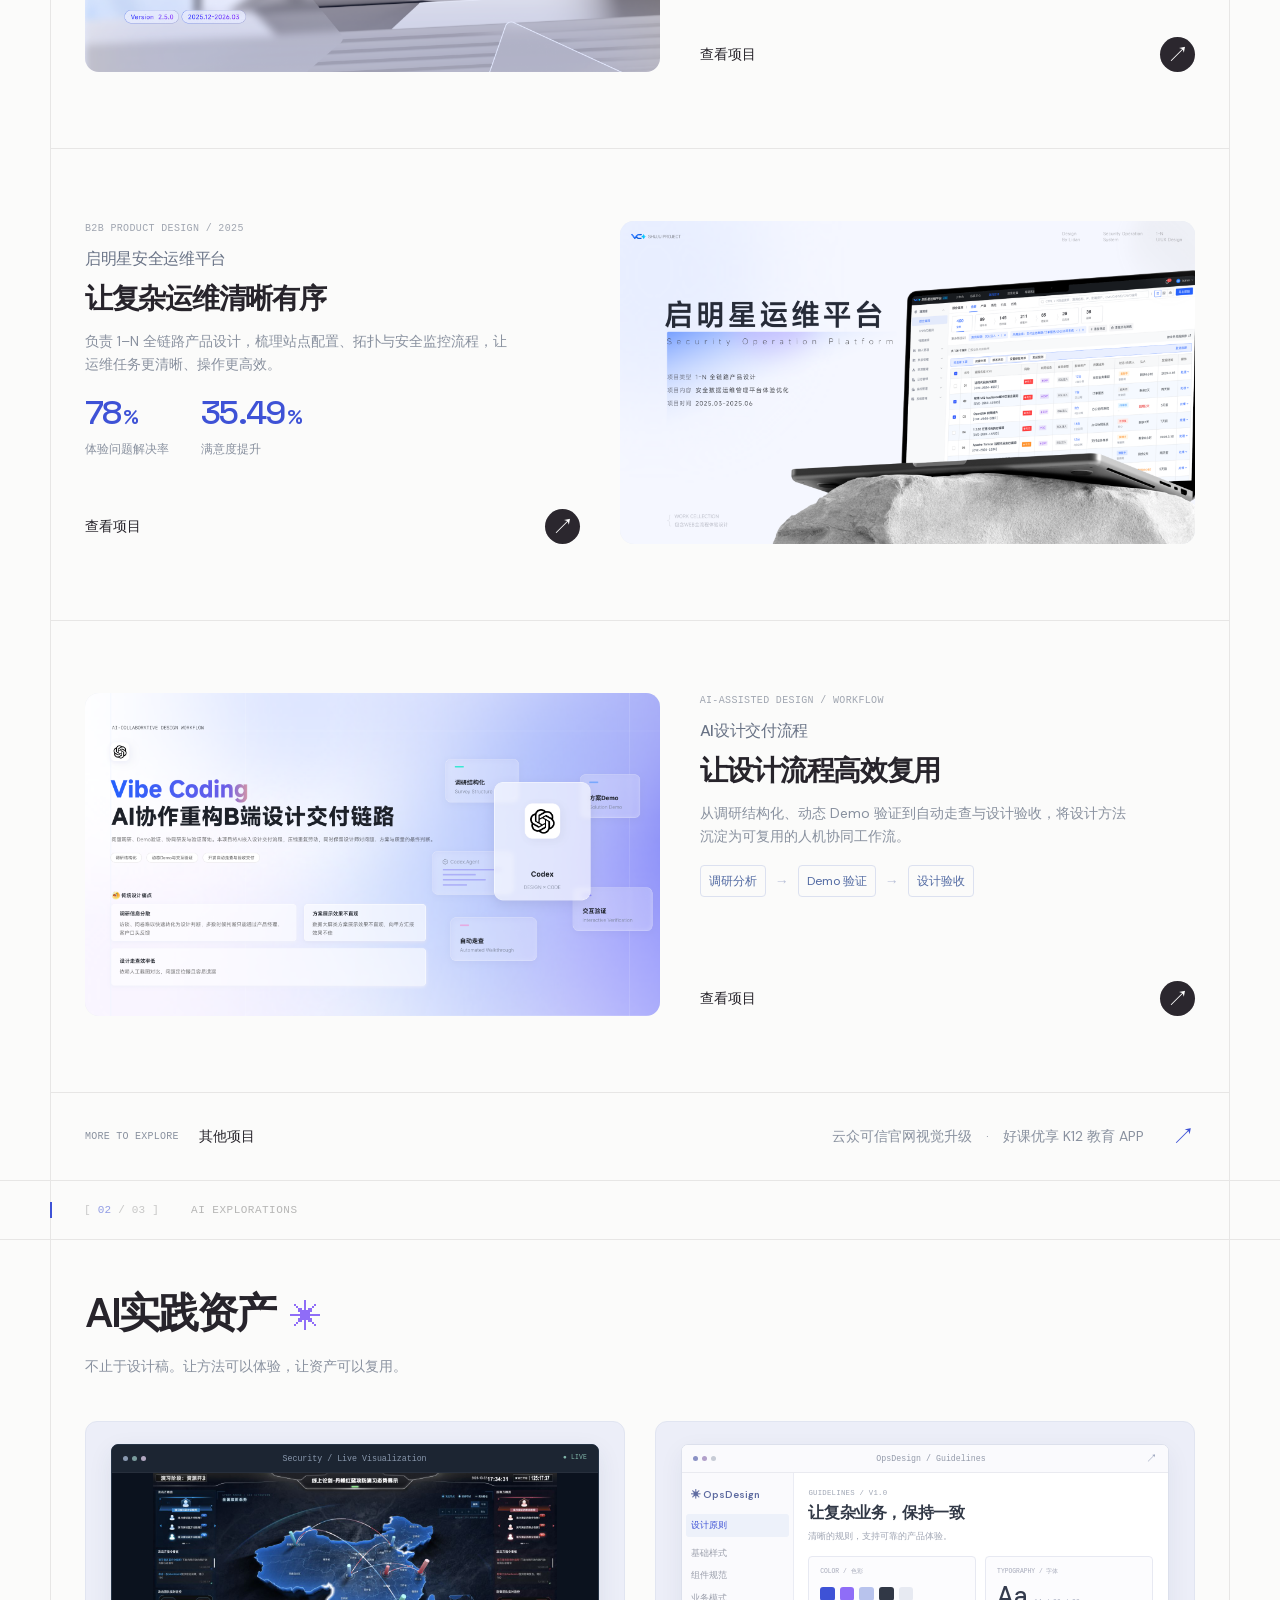
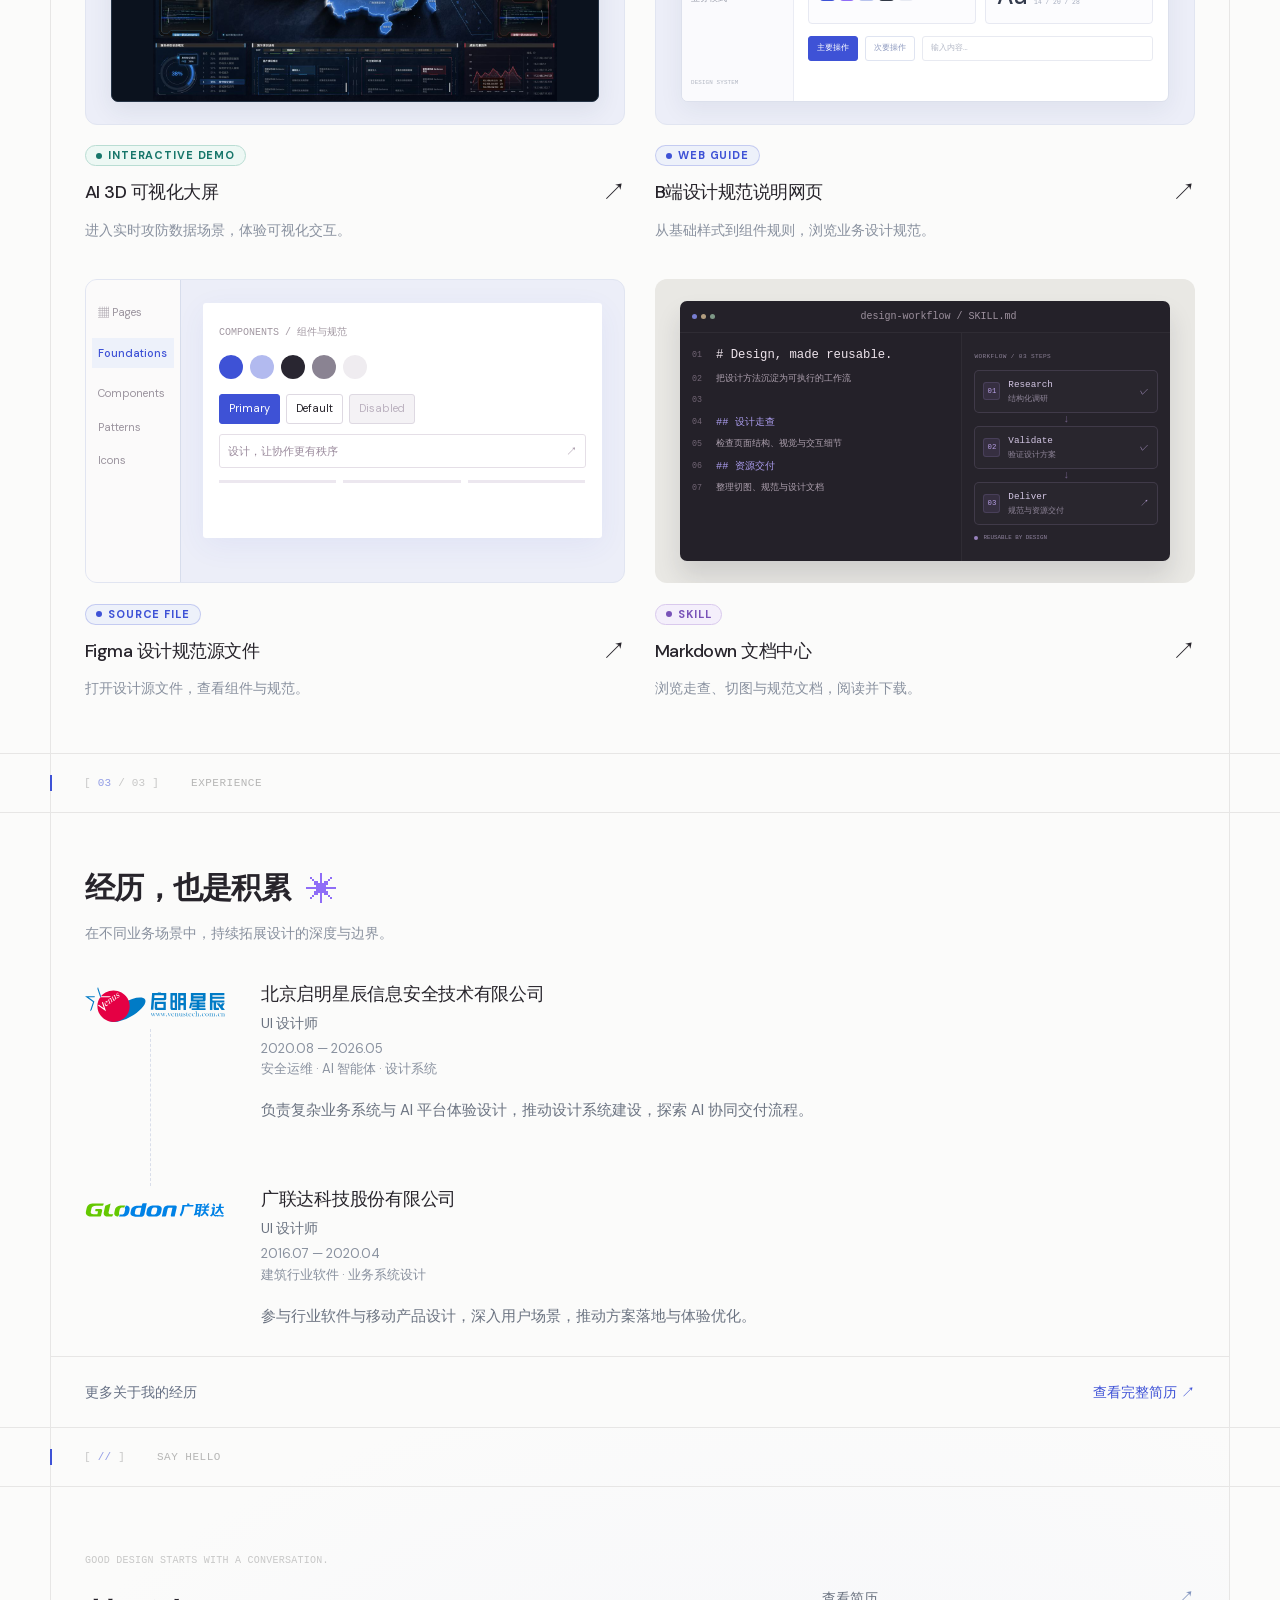
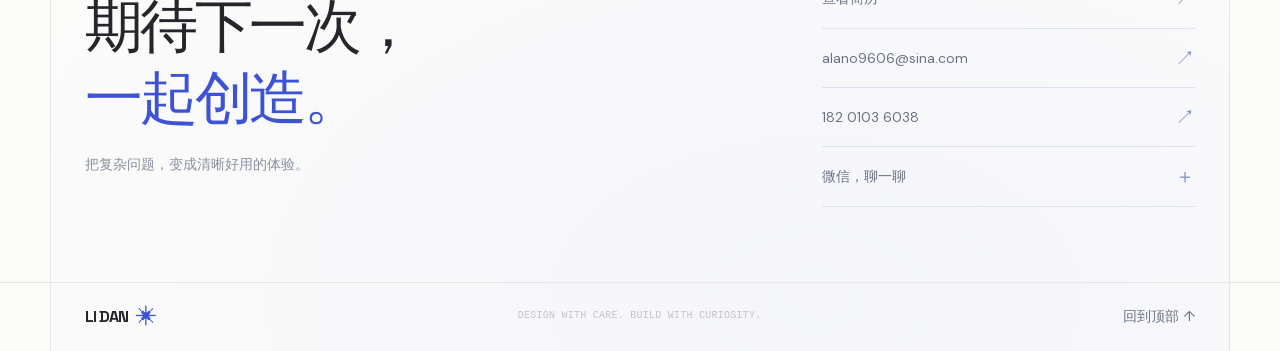
==== commit d3b04959: "Hide offline controls by default and restore native cursor in dialogs" ====
--- a/index.html
+++ b/index.html
@@ -1,6 +1,7 @@
 <!doctype html>
 <html lang="zh-CN">
 <head>
+  <style>html:not([data-offline-tools]) .portfolio-offline-button{display:none!important}</style>
   <meta charset="utf-8" />
   <meta name="viewport" content="width=device-width, initial-scale=1" />
   <meta name="theme-color" content="#fbfbfa" />
@@ -14,8 +15,8 @@
   <link rel="stylesheet" href="./readability.css?v=18" />
   <link rel="stylesheet" href="./custom-cursor.css?v=19" />
   <script defer src="./portfolio-analytics.js?v=2"></script>
-  <link rel="stylesheet" href="./offline.css?v=1" />
-  <script defer src="./offline.js?v=1"></script>
+  <link rel="stylesheet" href="./offline.css?v=2" />
+  <script defer src="./offline.js?v=2"></script>
 </head>
 <body>
   <a class="skip-link" href="#work">跳至精选项目</a>
--- a/offline.css
+++ b/offline.css
@@ -23,3 +23,10 @@
 .portfolio-offline-dialog button:disabled{opacity:.55;cursor:default}
 .portfolio-offline-dialog [hidden]{display:none!important}
 @media(max-width:760px){.portfolio-header-actions{gap:12px}.portfolio-offline-button{font-size:11px;padding:5px 9px}.detail-header .portfolio-header-actions{grid-column:2;grid-row:1;justify-self:end}.portfolio-offline-dialog{padding:30px 24px}.portfolio-offline-dialog h2{font-size:25px}}
+
+/* Native modal dialogs sit above the custom cursor's document layer. */
+@media(hover:hover) and (pointer:fine){
+ html.portfolio-cursor-enabled:has(dialog:modal),html.portfolio-cursor-enabled:has(dialog:modal) body,html.portfolio-cursor-enabled:has(dialog:modal) *{cursor:auto!important}
+ html.portfolio-cursor-enabled:has(dialog:modal) button:not(:disabled),html.portfolio-cursor-enabled:has(dialog:modal) a[href]{cursor:pointer!important}
+ html.portfolio-cursor-enabled:has(dialog:modal) .portfolio-pointer{visibility:hidden!important}
+}
